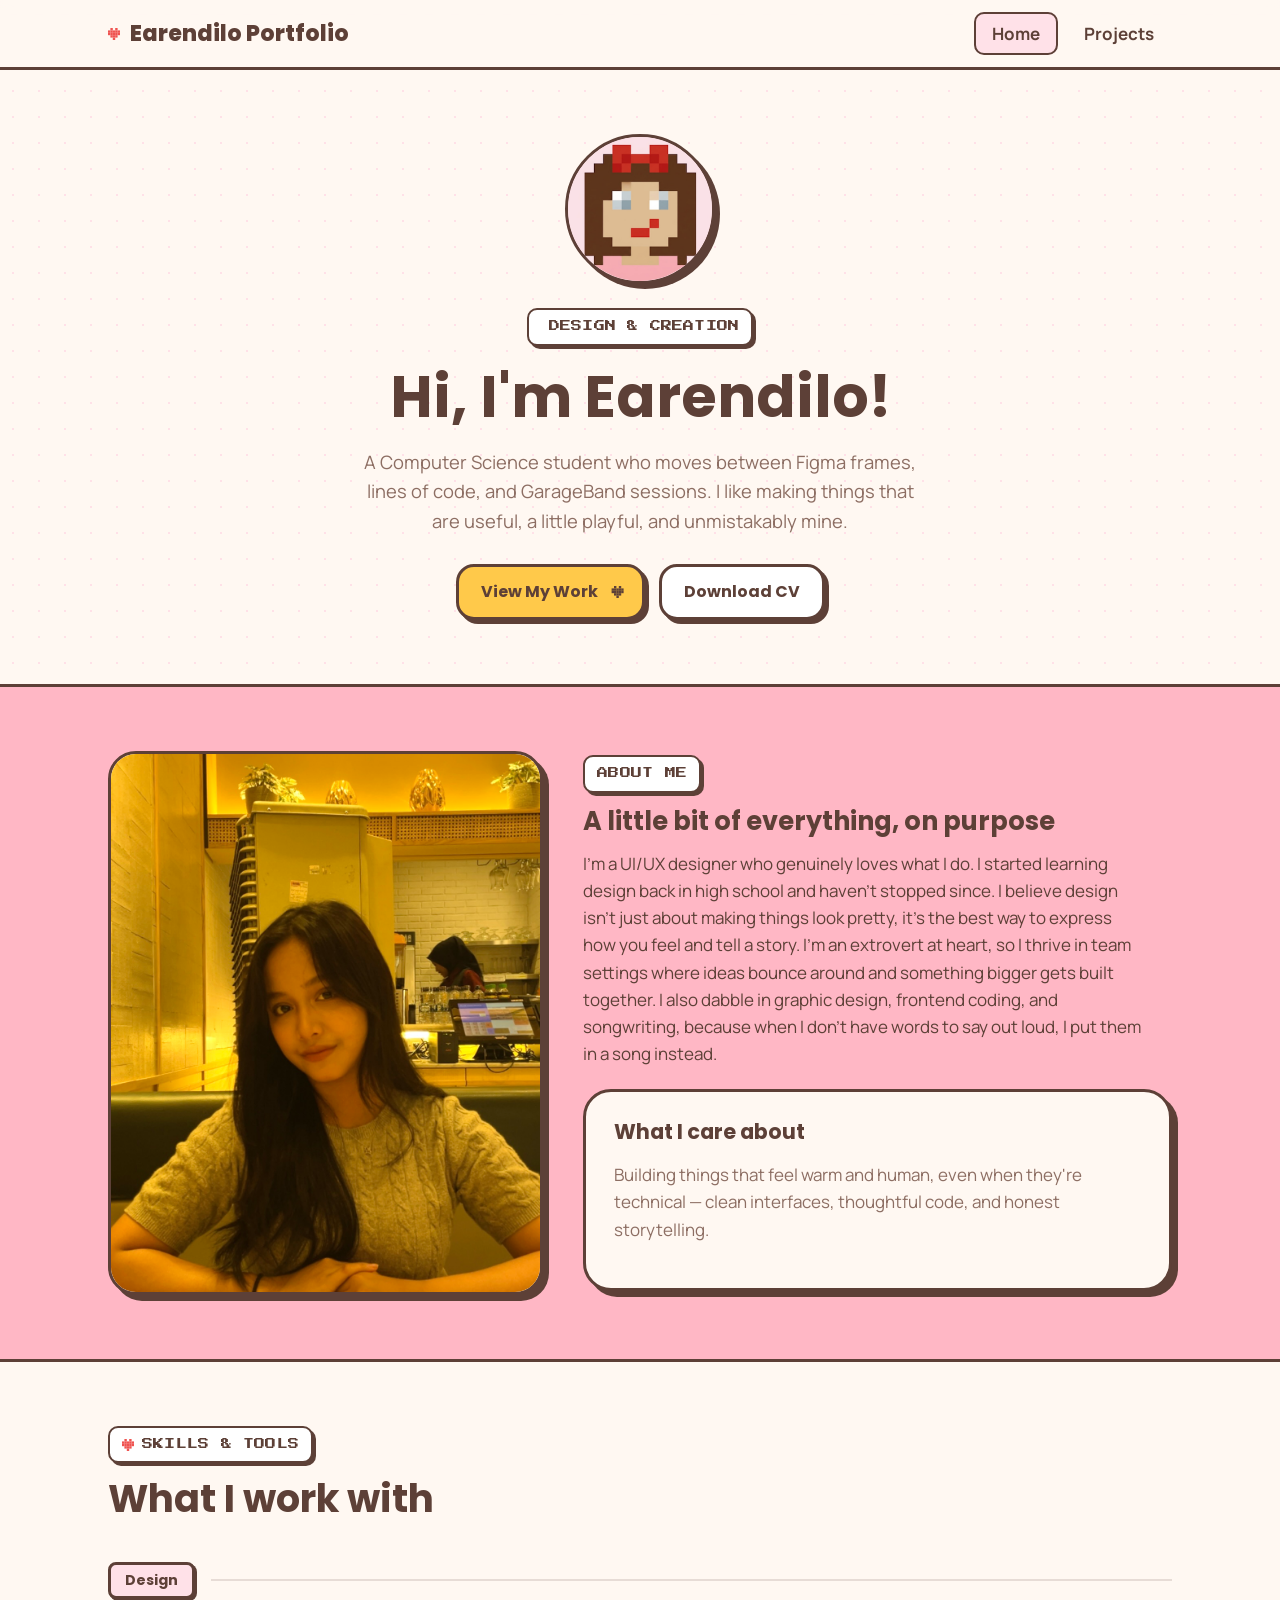
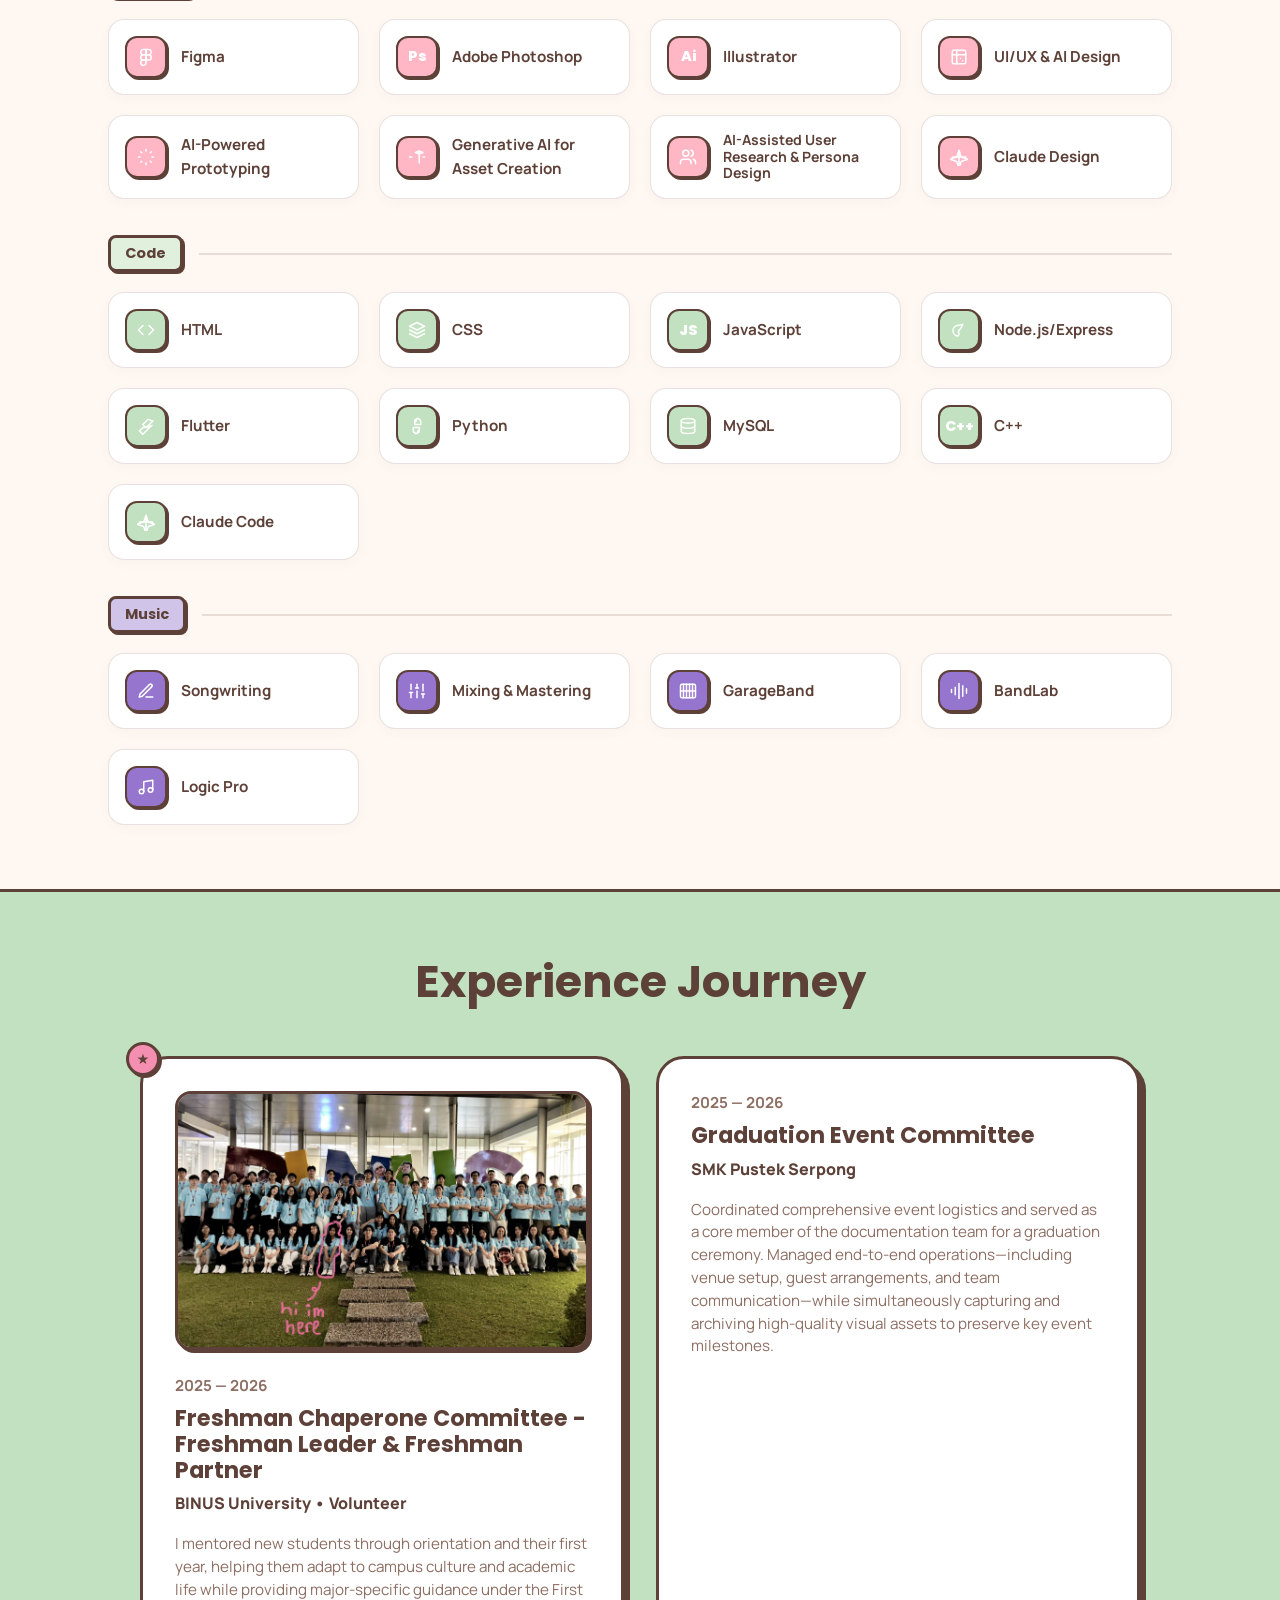
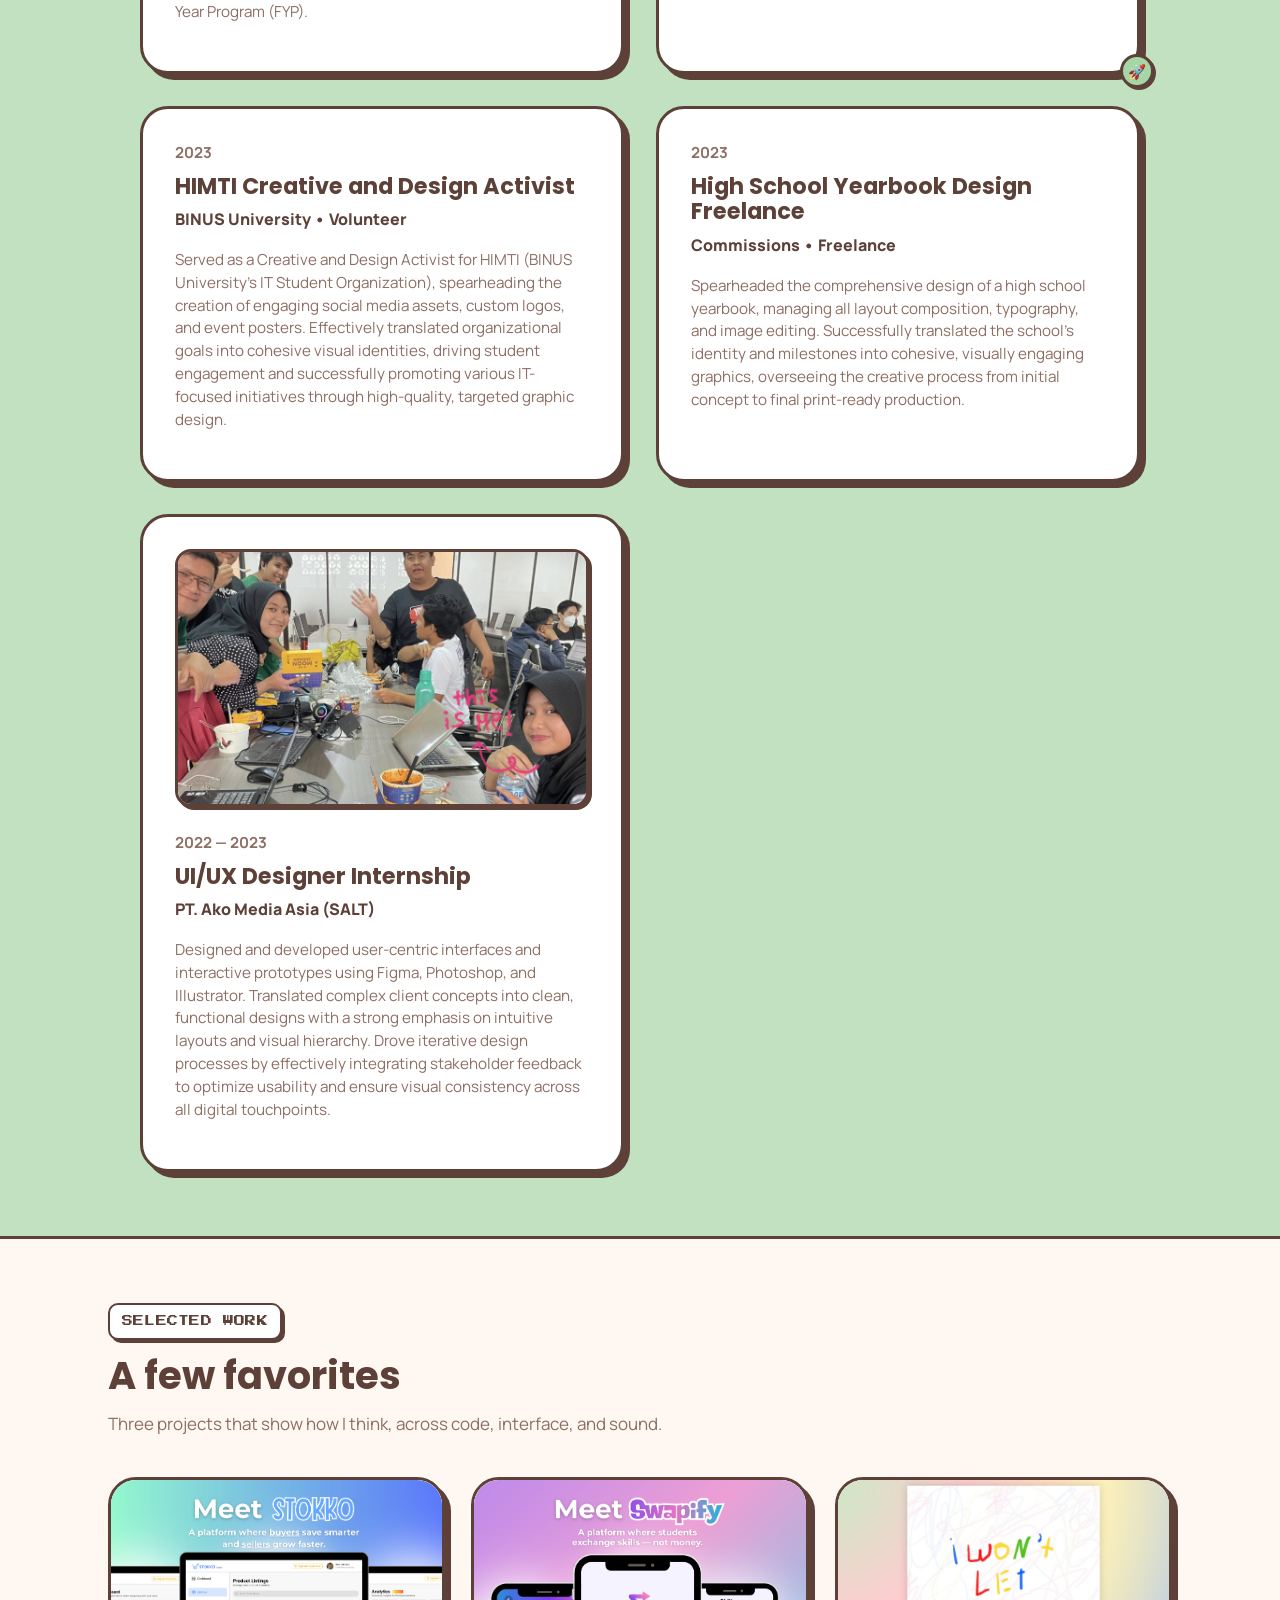
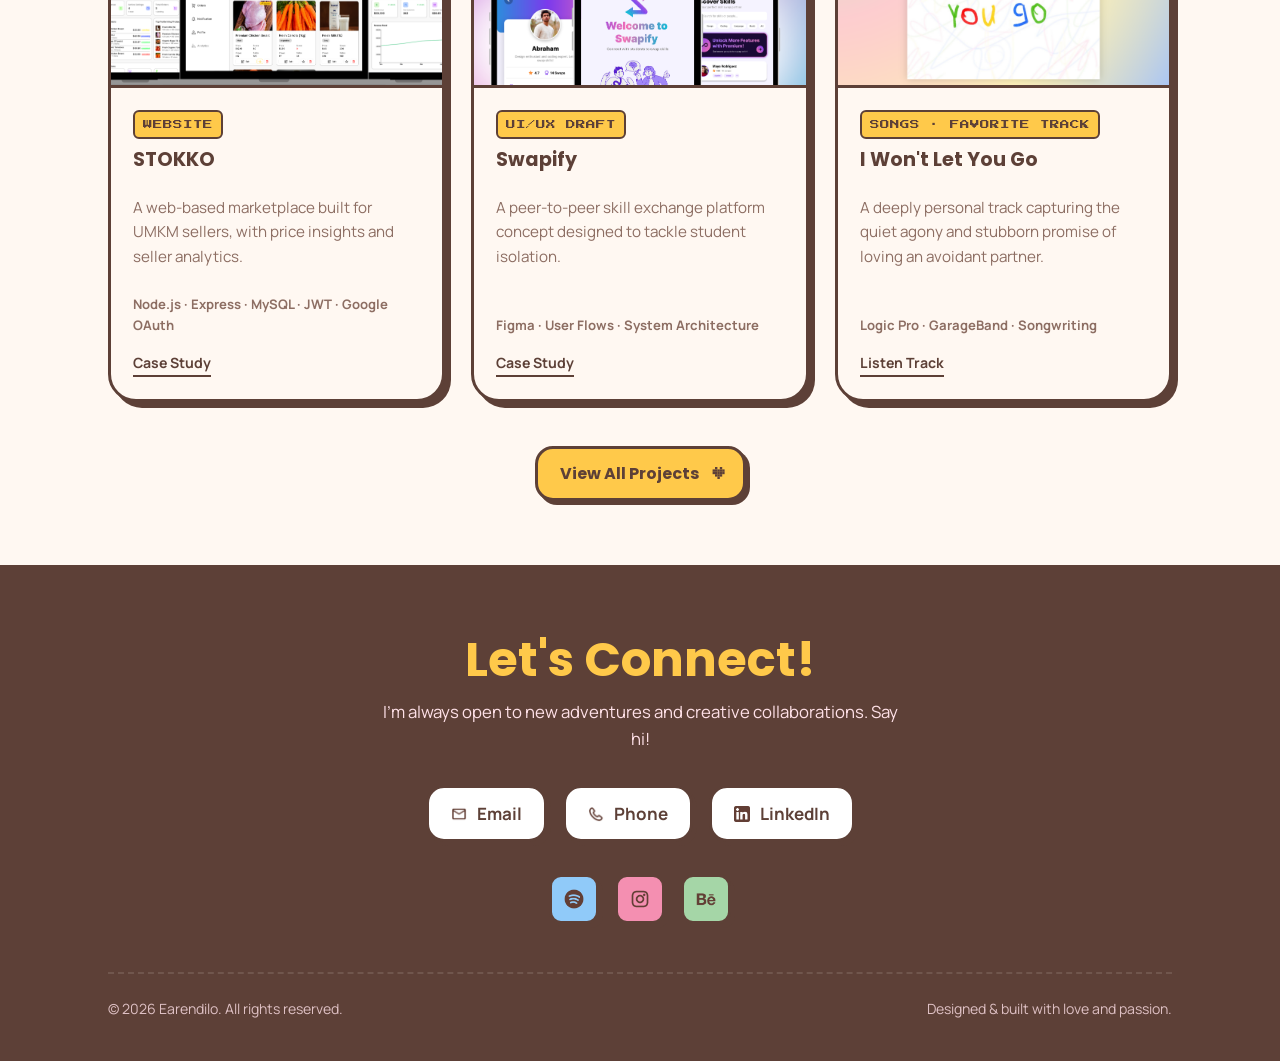
==== index.html @ 6040dc26 "Initial commit" ====
<!DOCTYPE html>
<html lang="en">
<head>
<meta charset="UTF-8">
<meta name="viewport" content="width=device-width, initial-scale=1.0">
<title>Earendilo Portfolio</title>
<link rel="stylesheet" href="style.css">
</head>
<body>
<script>document.body.classList.add('js');</script>

<nav class="nav">
  <div class="nav-inner">
    <a href="index.html" class="logo">
      <span class="pixel-heart small" aria-hidden="true"></span>
      Earendilo Portfolio 
    </a>
    <ul class="nav-links">
      <li><a href="index.html" class="active">Home</a></li>
      <li><a href="projects.html">Projects</a></li>
    </ul>
  </div>
</nav>

<main>
  <!-- HERO -->
  <section class="section hero container">
    <div class="hero-avatar reveal" style="--x:0px; --y:-30px; --r:0deg; --d:120ms;">
      <!-- Place your custom avatar image in assets/images/avatar.png -->
      <img src="assets/images/pixelMe.png" alt="Earendilo Avatar" class="avatar-img" onerror="this.src='https://api.dicebear.com/7.x/pixel-art/svg?seed=Earendilo'">
    </div>
    <div class="hero-copy">
      <span class="eyebrow reveal" style="--x:-44px; --y:-14px; --r:-7deg; --d:0ms;"><span aria-hidden="true"></span> DESIGN &amp; CREATION</span>
      <h1 id="heroTitle">Hi, I'm Earendilo!<br></h1> 
      <p class="lede reveal" style="--x:26px; --y:22px; --r:3deg; --d:640ms;">A Computer Science student who moves between Figma frames, lines of code, and GarageBand sessions. I like making things that are useful, a little playful, and unmistakably mine.</p>
      <div class="hero-cta reveal" style="--x:-18px; --y:30px; --r:-3deg; --d:760ms;">
        <a href="projects.html" class="btn">View My Work <span class="pixel-heart small brown" aria-hidden="true"></span></a>
        <a href="assets/CV_Earendilo.pdf" download class="btn ghost">Download CV</a>
      </div>
    </div>
  </section>

  <!-- ABOUT -->
  <section class="section tint-pink" id="about">
    <div class="container about-grid">
      <div class="about-portrait">
        <!-- You can replace the letter E with an image: <img src="assets/images/portrait.png" alt="Earendilo"> -->
        <img src="assets/images/potraits.jpeg" alt="Earendilo">
      </div>
      <div>
        <span class="eyebrow">ABOUT ME</span>
        <h2 style="margin-top:14px;">A little bit of everything, on purpose</h2>
        <p style="color:var(--brown); margin-top:14px; max-width:56ch;">I'm a UI/UX designer who genuinely loves what I do. 
          I started learning design back in high school and haven't stopped since. 
          I believe design isn't just about making things look pretty,  
          it's the best way to express how you feel and tell a story.
          I'm an extrovert at heart, so I thrive in team settings where 
          ideas bounce around and something bigger gets built together. 
          I also dabble in graphic design, frontend coding, and songwriting, 
          because when I don't have words to say out loud, I put them in a song instead.</p>

        <div class="about-card" style="margin-top:22px;">
          <h3>What I care about</h3>
          <p style="color:var(--brown-mute);">Building things that feel warm and human, even when they're technical — clean interfaces, thoughtful code, and honest storytelling.</p>
        </div>
      </div>
    </div>
  </section>

  <!-- SKILLS & TOOLS -->
  <section class="section" id="skills">
    <div class="container">
      <div class="section-header">
        <span class="eyebrow"><span class="pixel-heart small" aria-hidden="true"></span> SKILLS &amp; TOOLS</span>
        <h2 style="margin-top: 14px;">What I work with</h2>
      </div>

      <!-- Category: Design -->
      <div class="skills-category-group">
        <div class="skills-category-header">
          <span class="category-badge design-badge">Design</span>
          <div class="category-line"></div>
        </div>
        <div class="skills-category-grid">
          <!-- Figma -->
          <div class="skill-item-card">
            <div class="skill-icon-box pink-icon">
              <svg width="18" height="18" viewBox="0 0 24 24" fill="none" stroke="currentColor" stroke-width="2.5" stroke-linecap="round" stroke-linejoin="round"><path d="M5 5.5A3.5 3.5 0 0 1 8.5 2H12v7H8.5A3.5 3.5 0 0 1 5 5.5z"/><path d="M12 2h3.5a3.5 3.5 0 1 1 0 7H12V2z"/><path d="M5 12.5A3.5 3.5 0 0 1 8.5 9H12v7H8.5A3.5 3.5 0 0 1 5 12.5z"/><path d="M12 9h3.5a3.5 3.5 0 1 1-3.5 3.5V9z"/><path d="M5 19.5A3.5 3.5 0 0 1 8.5 16H12v3.5a3.5 3.5 0 0 1-3.5 3.5A3.5 3.5 0 0 1 5 19.5z"/></svg>
            </div>
            <span class="skill-label">Figma</span>
          </div>
          <!-- Adobe Photoshop -->
          <div class="skill-item-card">
            <div class="skill-icon-box pink-icon" style="font-size: 0.9rem;">Ps</div>
            <span class="skill-label">Adobe Photoshop</span>
          </div>
          <!-- Illustrator -->
          <div class="skill-item-card">
            <div class="skill-icon-box pink-icon" style="font-size: 0.9rem;">Ai</div>
            <span class="skill-label">Illustrator</span>
          </div>
          <!-- UI/UX & AI Design -->
          <div class="skill-item-card">
            <div class="skill-icon-box pink-icon">
              <svg width="18" height="18" viewBox="0 0 24 24" fill="none" stroke="currentColor" stroke-width="2.5" stroke-linecap="round" stroke-linejoin="round"><rect x="3" y="3" width="18" height="18" rx="2" ry="2"/><line x1="9" y1="3" x2="9" y2="21"/><line x1="3" y1="9" x2="21" y2="9"/><path d="M14 14h.01"/><path d="M17 17h.01"/></svg>
            </div>
            <span class="skill-label">UI/UX &amp; AI Design</span>
          </div>
          <!-- AI-Powered Prototyping -->
          <div class="skill-item-card">
            <div class="skill-icon-box pink-icon">
              <svg width="18" height="18" viewBox="0 0 24 24" fill="none" stroke="currentColor" stroke-width="2.5" stroke-linecap="round" stroke-linejoin="round"><path d="M12 2v2M12 20v2M4.93 4.93l1.41 1.41M17.66 17.66l1.41 1.41M2 12h2M20 12h2M6.34 17.66l-1.41 1.41M19.07 4.93l-1.41 1.41"/></svg>
            </div>
            <span class="skill-label">AI-Powered Prototyping</span>
          </div>
          <!-- Generative AI for Asset Creation -->
          <div class="skill-item-card">
            <div class="skill-icon-box pink-icon">
              <svg width="18" height="18" viewBox="0 0 24 24" fill="none" stroke="currentColor" stroke-width="2.5" stroke-linecap="round" stroke-linejoin="round"><path d="m15 4 5 2-5 2M15 4l-5 2 5 2M15 4v16M2 12h3M20 12h2"/></svg>
            </div>
            <span class="skill-label">Generative AI for Asset Creation</span>
          </div>
          <!-- AI-Assisted User Research & Persona Design -->
          <div class="skill-item-card">
            <div class="skill-icon-box pink-icon">
              <svg width="18" height="18" viewBox="0 0 24 24" fill="none" stroke="currentColor" stroke-width="2.5" stroke-linecap="round" stroke-linejoin="round"><path d="M16 21v-2a4 4 0 0 0-4-4H6a4 4 0 0 0-4 4v2"/><circle cx="9" cy="7" r="4"/><path d="M22 21v-2a4 4 0 0 0-3-3.87"/><path d="M16 3.13a4 4 0 0 1 0 7.75"/></svg>
            </div>
            <span class="skill-label" style="font-size: 0.88rem; line-height: 1.2;">AI-Assisted User Research &amp; Persona Design</span>
          </div>
          <!-- Claude Design -->
          <div class="skill-item-card">
            <div class="skill-icon-box pink-icon">
              <svg width="18" height="18" viewBox="0 0 24 24" fill="none" stroke="currentColor" stroke-width="2.5" stroke-linecap="round" stroke-linejoin="round"><path d="M12 3v18M3 12h18M12 3l3 9 9 3-9 3-3 9-3-9-9-3 9-3z"/></svg>
            </div>
            <span class="skill-label">Claude Design</span>
          </div>
        </div>
      </div>

      <!-- Category: Code -->
      <div class="skills-category-group">
        <div class="skills-category-header">
          <span class="category-badge code-badge">Code</span>
          <div class="category-line"></div>
        </div>
        <div class="skills-category-grid">
          <!-- HTML -->
          <div class="skill-item-card">
            <div class="skill-icon-box green-icon">
              <svg width="18" height="18" viewBox="0 0 24 24" fill="none" stroke="currentColor" stroke-width="2.5" stroke-linecap="round" stroke-linejoin="round"><polyline points="16 18 22 12 16 6"/><polyline points="8 6 2 12 8 18"/></svg>
            </div>
            <span class="skill-label">HTML</span>
          </div>
          <!-- CSS -->
          <div class="skill-item-card">
            <div class="skill-icon-box green-icon">
              <svg width="18" height="18" viewBox="0 0 24 24" fill="none" stroke="currentColor" stroke-width="2.5" stroke-linecap="round" stroke-linejoin="round"><path d="M12 2L2 7l10 5 10-5-10-5z"/><path d="M2 17l10 5 10-5"/><path d="M2 12l10 5 10-5"/></svg>
            </div>
            <span class="skill-label">CSS</span>
          </div>
          <!-- JavaScript -->
          <div class="skill-item-card">
            <div class="skill-icon-box green-icon" style="font-size: 0.9rem;">JS</div>
            <span class="skill-label">JavaScript</span>
          </div>
          <!-- Node.js/Express -->
          <div class="skill-item-card">
            <div class="skill-icon-box green-icon">
              <svg width="18" height="18" viewBox="0 0 24 24" fill="none" stroke="currentColor" stroke-width="2.5" stroke-linecap="round" stroke-linejoin="round"><path d="M11 20A7 7 0 0 1 9.8 6.1C15.5 5 17 4.48 17 4.48S16 8 11.2 13.8A7 7 0 0 1 11 20z"/></svg>
            </div>
            <span class="skill-label">Node.js/Express</span>
          </div>
          <!-- Flutter -->
          <div class="skill-item-card">
            <div class="skill-icon-box green-icon">
              <svg width="18" height="18" viewBox="0 0 24 24" fill="none" stroke="currentColor" stroke-width="2.5"><path d="M14.73 3L7.75 9.98 12.12 14.35 21.05 5.42z"/><path d="M7.74 14.36L3.37 18.73l4.37 4.37 11.09-11.09z"/></svg>
            </div>
            <span class="skill-label">Flutter</span>
          </div>
          <!-- Python -->
          <div class="skill-item-card">
            <div class="skill-icon-box green-icon">
              <svg width="18" height="18" viewBox="0 0 24 24" fill="none" stroke="currentColor" stroke-width="2.5" stroke-linecap="round" stroke-linejoin="round"><path d="M12 2c3 0 5 2 5 5v3H9V7c0-3 2-5 5-5z"/><path d="M12 22c-3 0-5-2-5-5v-3h8v3c0 3-2 5-5 5z"/><circle cx="10" cy="5" r="1"/><circle cx="14" cy="19" r="1"/></svg>
            </div>
            <span class="skill-label">Python</span>
          </div>
          <!-- MySQL -->
          <div class="skill-item-card">
            <div class="skill-icon-box green-icon">
              <svg width="18" height="18" viewBox="0 0 24 24" fill="none" stroke="currentColor" stroke-width="2.5" stroke-linecap="round" stroke-linejoin="round"><ellipse cx="12" cy="5" rx="9" ry="3"/><path d="M3 5v14c0 1.66 4 3 9 3s9-1.34 9-3V5"/><path d="M3 12c0 1.66 4 3 9 3s9-1.34 9-3"/></svg>
            </div>
            <span class="skill-label">MySQL</span>
          </div>
          <!-- C++ -->
          <div class="skill-item-card">
            <div class="skill-icon-box green-icon" style="font-size: 0.9rem;">C++</div>
            <span class="skill-label">C++</span>
          </div>
          <!-- Claude Code -->
          <div class="skill-item-card">
            <div class="skill-icon-box green-icon">
              <svg width="18" height="18" viewBox="0 0 24 24" fill="none" stroke="currentColor" stroke-width="2.5" stroke-linecap="round" stroke-linejoin="round"><path d="M12 3v18M3 12h18M12 3l3 9 9 3-9 3-3 9-3-9-9-3 9-3z"/></svg>
            </div>
            <span class="skill-label">Claude Code</span>
          </div>
        </div>
      </div>

      <!-- Category: Music -->
      <div class="skills-category-group">
        <div class="skills-category-header">
          <span class="category-badge music-badge">Music</span>
          <div class="category-line"></div>
        </div>
        <div class="skills-category-grid">
          <!-- Songwriting -->
          <div class="skill-item-card">
            <div class="skill-icon-box purple-icon">
              <svg width="18" height="18" viewBox="0 0 24 24" fill="none" stroke="currentColor" stroke-width="2.5" stroke-linecap="round" stroke-linejoin="round"><path d="M12 20h9"/><path d="M16.5 3.5a2.12 2.12 0 0 1 3 3L7 19l-4 1 1-4Z"/></svg>
            </div>
            <span class="skill-label">Songwriting</span>
          </div>
          <!-- Mixing & Mastering -->
          <div class="skill-item-card">
            <div class="skill-icon-box purple-icon">
              <svg width="18" height="18" viewBox="0 0 24 24" fill="none" stroke="currentColor" stroke-width="2.5" stroke-linecap="round" stroke-linejoin="round"><line x1="4" y1="21" x2="4" y2="14"/><line x1="4" y1="10" x2="4" y2="3"/><line x1="12" y1="21" x2="12" y2="12"/><line x1="12" y1="8" x2="12" y2="3"/><line x1="20" y1="21" x2="20" y2="16"/><line x1="20" y1="12" x2="20" y2="3"/><line x1="2" y1="14" x2="6" y2="14"/><line x1="10" y1="8" x2="14" y2="8"/><line x1="18" y1="16" x2="22" y2="16"/></svg>
            </div>
            <span class="skill-label">Mixing &amp; Mastering</span>
          </div>
          <!-- GarageBand -->
          <div class="skill-item-card">
            <div class="skill-icon-box purple-icon">
              <svg width="18" height="18" viewBox="0 0 24 24" fill="none" stroke="currentColor" stroke-width="2.5" stroke-linecap="round" stroke-linejoin="round"><rect x="2" y="3" width="20" height="18" rx="2"/><line x1="6" y1="3" x2="6" y2="21"/><line x1="10" y1="3" x2="10" y2="21"/><line x1="14" y1="3" x2="14" y2="21"/><line x1="18" y1="3" x2="18" y2="21"/><line x1="2" y1="12" x2="22" y2="12"/></svg>
            </div>
            <span class="skill-label">GarageBand</span>
          </div>
          <!-- BandLab -->
          <div class="skill-item-card">
            <div class="skill-icon-box purple-icon">
              <svg width="18" height="18" viewBox="0 0 24 24" fill="none" stroke="currentColor" stroke-width="2.5" stroke-linecap="round" stroke-linejoin="round"><path d="M12 2v20M17 5v14M22 9v6M7 7v10M2 10v4"/></svg>
            </div>
            <span class="skill-label">BandLab</span>
          </div>
          <!-- Logic Pro -->
          <div class="skill-item-card">
            <div class="skill-icon-box purple-icon">
              <svg width="18" height="18" viewBox="0 0 24 24" fill="none" stroke="currentColor" stroke-width="2.5" stroke-linecap="round" stroke-linejoin="round"><path d="M9 18V5l12-2v13"/><circle cx="6" cy="18" r="3"/><circle cx="18" cy="16" r="3"/></svg>
            </div>
            <span class="skill-label">Logic Pro</span>
          </div>
        </div>
      </div>
    </div>
  </section>

  <!-- EXPERIENCE -->
  <section class="section tint-green" id="experience">
    <div class="container">
      <h2 class="experience-title">Experience Journey</h2>
      <div class="experience-grid">
        <!-- Card 1 (Newest: 2025 — 2026) -->
        <div class="experience-card">
          <span class="experience-badge badge-top-left badge-pink">★</span>
          <div class="experience-thumb">
            <img src="assets/images/exp_freshman.png" alt="Freshman Chaperone Committee" onerror="this.parentElement.style.display='none';">
          </div>
          <span class="experience-date">2025 — 2026</span>
          <h3>Freshman Chaperone Committee - Freshman Leader &amp; Freshman Partner</h3>
          <span class="experience-company">BINUS University • Volunteer</span>
          <p>I mentored new students through orientation and their first year, helping them adapt to campus culture and academic life while providing major-specific guidance under the First Year Program (FYP).</p>
        </div>

        <!-- Card 2 (2025 — 2026) -->
        <div class="experience-card">
          <span class="experience-badge badge-bottom-right badge-green">🚀</span>
          <div class="experience-thumb">
            <img src="assets/images/exp_graduation.png" alt="Graduation Event Committee" onerror="this.parentElement.style.display='none';">
          </div>
          <span class="experience-date">2025 — 2026</span>
          <h3>Graduation Event Committee</h3>
          <span class="experience-company">SMK Pustek Serpong</span>
          <p>Coordinated comprehensive event logistics and served as a core member of the documentation team for a graduation ceremony. Managed end-to-end operations—including venue setup, guest arrangements, and team communication—while simultaneously capturing and archiving high-quality visual assets to preserve key event milestones.</p>
        </div>

        <!-- Card 3 (2023) -->
        <div class="experience-card">
          <div class="experience-thumb">
            <img src="assets/images/exp_himti.png" alt="HIMTI Creative and Design Activist" onerror="this.parentElement.style.display='none';">
          </div>
          <span class="experience-date">2023</span>
          <h3>HIMTI Creative and Design Activist</h3>
          <span class="experience-company">BINUS University • Volunteer</span>
          <p>Served as a Creative and Design Activist for HIMTI (BINUS University's IT Student Organization), spearheading the creation of engaging social media assets, custom logos, and event posters. Effectively translated organizational goals into cohesive visual identities, driving student engagement and successfully promoting various IT-focused initiatives through high-quality, targeted graphic design.</p>
        </div>

        <!-- Card 4 (2023) -->
        <div class="experience-card">
          <div class="experience-thumb">
            <img src="assets/images/exp_yearbook.png" alt="High School Yearbook Design" onerror="this.parentElement.style.display='none';">
          </div>
          <span class="experience-date">2023</span>
          <h3>High School Yearbook Design Freelance</h3>
          <span class="experience-company">Commissions • Freelance</span>
          <p>Spearheaded the comprehensive design of a high school yearbook, managing all layout composition, typography, and image editing. Successfully translated the school's identity and milestones into cohesive, visually engaging graphics, overseeing the creative process from initial concept to final print-ready production.</p>
        </div>

        <!-- Card 5 (2022 — 2023) -->
        <div class="experience-card">
          <div class="experience-thumb">
            <img src="assets/images/exp_salt.png" alt="UI/UX Designer Internship" onerror="this.parentElement.style.display='none';">
          </div>
          <span class="experience-date">2022 — 2023</span>
          <h3>UI/UX Designer Internship</h3>
          <span class="experience-company">PT. Ako Media Asia (SALT)</span>
          <p>Designed and developed user-centric interfaces and interactive prototypes using Figma, Photoshop, and Illustrator. Translated complex client concepts into clean, functional designs with a strong emphasis on intuitive layouts and visual hierarchy. Drove iterative design processes by effectively integrating stakeholder feedback to optimize usability and ensure visual consistency across all digital touchpoints.</p>
        </div>
      </div>
    </div>
  </section>

  <!-- PROJECTS OVERVIEW -->
  <section class="section" id="work">
    <div class="container">
      <div class="section-header">
        <span class="eyebrow">SELECTED WORK</span>
        <h2>A few favorites</h2>
        <p>Three projects that show how I think, across code, interface, and sound.</p>
      </div>
      <div class="project-grid">
        <div class="project-card">
          <div class="project-thumb">
            <img src="assets/images/stokko.png" alt="STOKKO" onerror="this.style.display='none';">
            STOKKO
          </div>
          <div class="project-body">
            <span class="project-tag">WEBSITE</span>
            <h3>STOKKO</h3>
            <p>A web-based marketplace built for UMKM sellers, with price insights and seller analytics.</p>
            <div class="project-tools">Node.js · Express · MySQL · JWT · Google OAuth</div>
            <div class="project-links"><a href="projects.html">Case Study</a></div>
          </div>
        </div>
        <div class="project-card">
          <div class="project-thumb g">
            <img src="assets/images/swapify.png" alt="Swapify" onerror="this.style.display='none';">
            Swapify
          </div>
          <div class="project-body">
            <span class="project-tag">UI/UX DRAFT</span>
            <h3>Swapify</h3>
            <p>A peer-to-peer skill exchange platform concept designed to tackle student isolation.</p>
            <div class="project-tools">Figma · User Flows · System Architecture</div>
            <div class="project-links"><a href="projects.html">Case Study</a></div>
          </div>
        </div>
        <div class="project-card">
          <div class="project-thumb">
            <img src="assets/images/iwlyg.png" alt="I Won't Let You Go" onerror="this.style.display='none';">
            IWLYG
          </div>
          <div class="project-body">
            <span class="project-tag">SONGS · FAVORITE TRACK</span>
            <h3>I Won't Let You Go</h3>
            <p>A deeply personal track capturing the quiet agony and stubborn promise of loving an avoidant partner.</p>
            <div class="project-tools">Logic Pro · GarageBand · Songwriting</div>
            <div class="project-links"><a href="projects.html">Listen Track</a></div>
          </div>
        </div>
      </div>
      <div class="projects-cta">
        <a href="projects.html" class="btn">View All Projects <span class="pixel-heart small brown" aria-hidden="true"></span></a>
      </div>
    </div>
  </section>

   <!-- REDESIGNED FOOTER -->
  <footer class="footer" id="contact">
    <div class="container">
      <h2>Let's Connect!</h2>
      <p>I'm always open to new adventures and creative collaborations. Say hi!</p>
      
      <div class="footer-pills">
        <a class="footer-pill" href="mailto:earendilo.hardiyan@binus.ac.id">
          <img src="assets/images/email.png" alt="Email" width="16" height="16">
          Email
        </a>
        <a class="footer-pill" href="tel:+6281288467698">
          <img src="assets/images/phone.png" alt="Phone" width="16" height="16">
          Phone
        </a>
        <a class="footer-pill" href="https://linkedin.com/in/earendilohardiyan/" target="_blank" rel="noopener">
          <img src="assets/images/linkedin.png" alt="LinkedIn" width="16" height="16">
          LinkedIn
        </a>
      </div>

      <div class="footer-squares">
        <a class="footer-square blue" href="https://open.spotify.com/artist/2UfcVm0ywszIjELdLXjzBc?si=ScSi7GQ7Rb-5ZwWjm5N5Hw" target="_blank" rel="noopener" aria-label="LinkedIn Share">
          <img src="assets/images/spotify.png" alt="Share" width="20" height="20">
        </a>
        <a class="footer-square pink" href="https://www.instagram.com/earndilo/" target="_blank" rel="noopener" aria-label="Instagram">
          <img src="assets/images/instagram.png" alt="Instagram" width="20" height="20">
        </a>
        <a class="footer-square green" href="https://www.behance.net/dilosblog" target="_blank" rel="noopener" aria-label="Behance / Creative Portfolio">
          <img src="assets/images/behance.png" alt="Behance" width="20" height="20">
        </a>
      </div>

      <div class="footer-bottom">
        <span>© 2026 Earendilo. All rights reserved.</span>
        <span>Designed &amp; built with love and passion.</span>
      </div>
    </div>
  </footer>
</main>

<!-- PROJECT MODAL OVERLAY -->
<div id="projectModal" class="modal-overlay hidden" aria-hidden="true" role="dialog" aria-modal="true">
  <div class="modal-backdrop"></div>
  <div class="modal-container">
    <button class="modal-close-btn" id="modalCloseBtn" aria-label="Close Modal">&times;</button>
    <div class="modal-banner">
      <img id="modalImg" src="" alt="Project Preview">
    </div>
    <div class="modal-content-body">
      <span id="modalTag" class="project-tag"></span>
      <h2 id="modalTitle" class="modal-title"></h2>
      <div id="modalTools" class="project-tools"></div>
      <div id="modalBody" class="modal-description"></div>
      <div id="modalLinks" class="project-links"></div>
    </div>
  </div>
</div>

<script src="script.js"></script>
</body>
</html>
---- style.css ----
/* =============================================================
   Earendilo's Portfolio — "Soft Pixel Modernism" design system
   ============================================================= */

@import url('https://fonts.googleapis.com/css2?family=Manrope:wght@400;500;600;700;800&family=Poppins:wght@500;600;700;800&family=Press+Start+2P&display=swap');

:root{
  /* --- palette --- */
  --cream:        #FFF8F2;   /* page background */
  --pink:         #FFB7C5;   /* primary block */
  --pink-soft:    #FFE1E8;   /* lighter pink for cards on pink blocks */
  --green:        #C1E1C1;   /* secondary block */
  --green-soft:   #E1F0DD;
  --brown:        #5D4037;   /* text / borders / primary accent */
  --brown-mute:   #8D6E63;   /* secondary text */
  --mustard:      #FFC94A;   /* signature pop accent — pixel star */
  --white:        #FFFFFF;

  /* --- type --- */
  --font-display: 'Poppins', system-ui, sans-serif;
  --font-body:    'Manrope', system-ui, sans-serif;
  --font-pixel:   'Press Start 2P', monospace;

  /* --- shape --- */
  --radius-lg: 28px;
  --radius-md: 18px;
  --radius-sm: 10px;
  --border: 3px solid var(--brown);
}

*, *::before, *::after{ box-sizing: border-box; }

@media (prefers-reduced-motion: reduce){
  *{ animation-duration: 0.01ms !important; animation-iteration-count: 1 !important; transition-duration: 0.01ms !important; scroll-behavior: auto !important; }
}

html{ scroll-behavior: smooth; }

body{
  margin: 0;
  background: var(--cream);
  color: var(--brown);
  font-family: var(--font-body);
  font-size: 17px;
  line-height: 1.6;
  background-image:
    radial-gradient(var(--pink-soft) 1.5px, transparent 1.5px);
  background-size: 26px 26px;
  background-attachment: fixed;
}

h1, h2, h3, .display{
  font-family: var(--font-display);
  font-weight: 700;
  color: var(--brown);
  line-height: 1.15;
  margin: 0;
}

a{ color: var(--brown); }

img{ max-width: 100%; display: block; }

:focus-visible{
  outline: 3px dashed var(--brown);
  outline-offset: 3px;
}

.container{
  max-width: 1120px;
  margin: 0 auto;
  padding: 0 28px;
}

/* ---------- pixel heart signature element ---------- */
.pixel-heart{
  width: 20px;
  height: 20px;
  flex-shrink: 0;
  position: relative;
  display: inline-block;
  vertical-align: middle;
}
.pixel-heart::before{
  content: "";
  position: absolute;
  width: 4px; height: 4px;
  background: transparent;
  box-shadow:
    4px 0 0 0 #EF5350, 12px 0 0 0 #EF5350,
    0px 4px 0 0 #EF5350, 4px 4px 0 0 #EF5350, 8px 4px 0 0 #EF5350, 12px 4px 0 0 #EF5350, 16px 4px 0 0 #EF5350,
    0px 8px 0 0 #EF5350, 4px 8px 0 0 #EF5350, 8px 8px 0 0 #EF5350, 12px 8px 0 0 #EF5350, 16px 8px 0 0 #EF5350,
    4px 12px 0 0 #EF5350, 8px 12px 0 0 #EF5350, 12px 12px 0 0 #EF5350,
    8px 16px 0 0 #EF5350;
}
.pixel-heart.small{ width: 12px; height: 12px; transform: scale(0.6); transform-origin: top left; }
.pixel-heart.brown::before{
  box-shadow:
    4px 0 0 0 var(--brown), 12px 0 0 0 var(--brown),
    0px 4px 0 0 var(--brown), 4px 4px 0 0 var(--brown), 8px 4px 0 0 var(--brown), 12px 4px 0 0 var(--brown), 16px 4px 0 0 var(--brown),
    0px 8px 0 0 var(--brown), 4px 8px 0 0 var(--brown), 8px 8px 0 0 var(--brown), 12px 8px 0 0 var(--brown), 16px 8px 0 0 var(--brown),
    4px 12px 0 0 var(--brown), 8px 12px 0 0 var(--brown), 12px 12px 0 0 var(--brown),
    8px 16px 0 0 var(--brown);
}

/* subtle pixel-grid pattern used as section texture */
.pixel-grid-bg{
  background-image:
    linear-gradient(var(--brown) 1px, transparent 1px),
    linear-gradient(90deg, var(--brown) 1px, transparent 1px);
  background-size: 24px 24px;
  background-position: -1px -1px;
  opacity: 0.05;
  position: absolute;
  inset: 0;
  pointer-events: none;
}

/* ---------- eyebrow / pixel label ---------- */
.eyebrow{
  font-family: var(--font-pixel);
  font-size: 11px;
  letter-spacing: 0.02em;
  color: var(--brown);
  background: var(--white);
  border: 2px solid var(--brown);
  border-radius: var(--radius-sm);
  display: inline-flex;
  align-items: center;
  gap: 8px;
  padding: 8px 12px;
  box-shadow: 3px 3px 0 var(--brown);
}

/* ---------- nav ---------- */
.nav{
  position: sticky;
  top: 0;
  z-index: 50;
  background: rgba(255, 248, 242, 0.88);
  backdrop-filter: blur(6px);
  border-bottom: var(--border);
}
.nav-inner{
  display: flex;
  align-items: center;
  justify-content: space-between;
  padding: 16px 28px;
  max-width: 1120px;
  margin: 0 auto;
}
.logo{
  font-family: var(--font-display);
  font-weight: 800;
  font-size: 22px;
  display: flex;
  align-items: center;
  gap: 10px;
  text-decoration: none;
}
.nav-links{
  display: flex;
  gap: 8px;
  list-style: none;
  margin: 0;
  padding: 0;
}
.nav-links a{
  text-decoration: none;
  font-weight: 700;
  padding: 8px 16px;
  border-radius: var(--radius-sm);
  border: 2px solid transparent;
  transition: border-color .15s ease, background .15s ease;
}
.nav-links a:hover, .nav-links a.active{
  border-color: var(--brown);
  background: var(--pink-soft);
}

/* ---------- buttons ---------- */
.btn{
  font-family: var(--font-display);
  font-weight: 700;
  font-size: 16px;
  color: var(--brown);
  background: var(--mustard);
  border: var(--border);
  border-radius: var(--radius-md);
  padding: 12px 22px;
  display: inline-flex;
  align-items: center;
  gap: 10px;
  text-decoration: none;
  cursor: pointer;
  box-shadow: 4px 4px 0 var(--brown);
  transition: transform .12s ease, box-shadow .12s ease;
}
.btn:hover{ transform: translate(-2px, -2px); box-shadow: 6px 6px 0 var(--brown); }
.btn:active{ transform: translate(0,0); box-shadow: 2px 2px 0 var(--brown); }
.btn.ghost{ background: var(--white); }

/* ---------- landing intro: mess-to-arranged ---------- */
.reveal, .reveal-word{
  transition:
    opacity .55s cubic-bezier(.2,.8,.2,1),
    transform .65s cubic-bezier(.2,.8,.2,1),
    filter .5s ease;
  transition-delay: var(--d, 0ms);
}
/* only hide/scatter once we know JS can bring it back — no-JS visitors see the final layout immediately */
body.js .reveal, body.js .reveal-word{
  opacity: 0;
  transform: translate(var(--x, 0px), var(--y, 0px)) rotate(var(--r, 0deg)) scale(var(--s, 0.94));
  filter: blur(4px);
}
body.js.intro-ready .reveal,
body.js.intro-ready .reveal-word{
  opacity: 1;
  transform: translate(0, 0) rotate(0deg) scale(1);
  filter: blur(0);
}

.reveal-word{ display: inline-block; will-change: transform, opacity, filter; }

@keyframes pixelGlitch{
  0%   { text-shadow: 3px 0 var(--mustard), -3px 0 var(--green); }
  25%  { text-shadow: -2px 1px var(--green), 2px -1px var(--mustard); }
  50%  { text-shadow: 2px -2px var(--mustard), -2px 2px var(--green); }
  75%  { text-shadow: -1px 0 var(--green), 1px 0 var(--mustard); }
  100% { text-shadow: none; }
}
body.js.intro-ready .hero h1{
  animation: pixelGlitch .45s steps(3, end) 1;
  animation-delay: 680ms;
}

/* ---------- hero (Centered Single Column Layout) ---------- */
.hero{
  padding: 72px 0 56px;
  display: flex;
  flex-direction: column;
  align-items: center;
  text-align: center;
  max-width: 800px;
  margin: 0 auto;
}
.hero-avatar {
  margin-bottom: 24px;
}
.avatar-img {
  width: 150px;
  height: 150px;
  border-radius: 50%;
  border: var(--border);
  box-shadow: 5px 5px 0 var(--brown);
  background: var(--pink-soft);
  object-fit: cover;
  transition: transform 0.2s ease;
}
.avatar-img:hover {
  transform: scale(1.05) rotate(3deg);
}
.hero-copy {
  display: flex;
  flex-direction: column;
  align-items: center;
  text-align: center;
  width: 100%;
}
.hero h1{ font-size: clamp(2.4rem, 5vw, 3.6rem); margin: 18px 0; }
.hero p.lede{ font-size: 1.15rem; color: var(--brown-mute); max-width: 52ch; margin: 0 auto 28px; }
.hero-cta{ display: flex; gap: 14px; flex-wrap: wrap; justify-content: center; }

/* ---------- generic section ---------- */
.section{ padding: 64px 0; position: relative; }
.section-header{ max-width: 62ch; margin-bottom: 40px; }
.section-header h2{ font-size: clamp(1.8rem, 3.4vw, 2.4rem); margin-top: 14px; }
.section-header p{ color: var(--brown-mute); margin-top: 12px; }

.section.tint-pink{ background: var(--pink); border-top: var(--border); border-bottom: var(--border); }
.section.tint-green{ background: var(--green); border-top: var(--border); border-bottom: var(--border); }

/* ---------- about ---------- */
.about-grid{
  display: grid;
  grid-template-columns: 0.85fr 1.15fr;
  gap: 40px;
  align-items: center;
}
.about-card{
  background: var(--cream);
  border: var(--border);
  border-radius: var(--radius-lg);
  padding: 28px;
  box-shadow: 6px 6px 0 var(--brown);
}
.about-card h3{ font-size: 1.3rem; margin-bottom: 10px; }
.about-portrait{
  background: var(--cream);
  border: var(--border);
  border-radius: var(--radius-lg);
  aspect-ratio: 4/5;
  display: flex;
  align-items: center;
  justify-content: center;
  box-shadow: 6px 6px 0 var(--brown);
  font-family: var(--font-display);
  font-size: 3rem;
  font-weight: 800;
  overflow: hidden;
}
.about-portrait img {
  width: 100%;
  height: 100%;
  object-fit: cover;
  display: block;
}

/* ---------- skills ---------- */
.skills-grid{
  display: grid;
  grid-template-columns: repeat(auto-fill, minmax(150px, 1fr));
  gap: 18px;
}
.skill-chip{
  background: var(--cream);
  border: var(--border);
  border-radius: var(--radius-md);
  padding: 18px 16px;
  display: flex;
  flex-direction: column;
  gap: 10px;
  box-shadow: 4px 4px 0 var(--brown);
}
.skill-chip .pixel-icon{
  width: 28px; height: 28px;
  background: var(--mustard);
  border: 2px solid var(--brown);
  border-radius: 4px;
  image-rendering: pixelated;
}
.skill-chip span{ font-weight: 700; font-size: 0.95rem; }

/* ---------- experience journey card layout ---------- */
.experience-title {
  text-align: center;
  font-size: clamp(2rem, 4vw, 2.8rem);
  margin-bottom: 48px;
  font-family: var(--font-display);
}
.experience-grid {
  display: grid;
  grid-template-columns: 1fr 1fr;
  gap: 32px;
  max-width: 1000px;
  margin: 0 auto;
}
.experience-card {
  background: var(--white);
  border: var(--border);
  border-radius: var(--radius-lg);
  padding: 32px;
  box-shadow: 6px 6px 0 var(--brown);
  position: relative;
  display: flex;
  flex-direction: column;
  gap: 8px;
}
.experience-card:nth-child(3) {
  grid-column: 1; /* Aligned in the first column, matching the screenshot layout */
}
.experience-date {
  color: var(--brown-mute);
  font-weight: 700;
  font-size: 0.95rem;
}
.experience-card h3 {
  font-size: 1.4rem;
  margin: 0;
}
.experience-company {
  font-weight: 800;
  font-size: 1rem;
  color: var(--brown);
}
.experience-card p {
  color: var(--brown-mute);
  font-size: 0.95rem;
  margin-top: 8px;
  line-height: 1.5;
}

/* Badges */
.experience-badge {
  position: absolute;
  width: 34px;
  height: 34px;
  border: var(--border);
  border-radius: 50%;
  display: flex;
  align-items: center;
  justify-content: center;
  font-size: 0.9rem;
  font-weight: 800;
  box-shadow: 2px 2px 0 var(--brown);
}
.badge-top-left {
  top: -17px;
  left: -17px;
}
.badge-bottom-right {
  bottom: -17px;
  right: -17px;
}
.badge-pink {
  background: #F48FB1;
  color: var(--brown);
}
.badge-green {
  background: #A5D6A7;
  color: var(--brown);
}

/* ---------- project cards ---------- */
.project-grid{
  display: grid;
  grid-template-columns: repeat(3, 1fr);
  gap: 26px;
}
.project-card{
  background: var(--cream);
  border: var(--border);
  border-radius: var(--radius-lg);
  overflow: hidden;
  box-shadow: 6px 6px 0 var(--brown);
  display: flex;
  flex-direction: column;
  transition: transform .15s ease, box-shadow .15s ease;
}
.project-card:hover{ transform: translate(-3px,-3px); box-shadow: 9px 9px 0 var(--brown); }
.project-thumb{
  position: relative;
  aspect-ratio: 16/10;
  background: var(--pink-soft);
  border-bottom: var(--border);
  display: flex;
  align-items: center;
  justify-content: center;
  font-family: var(--font-display);
  font-weight: 800;
  font-size: 1.6rem;
  color: var(--brown);
  overflow: hidden;
}
.project-thumb.g{ background: var(--green-soft); }
.project-thumb img {
  position: absolute;
  top: 0;
  left: 0;
  width: 100%;
  height: 100%;
  object-fit: cover;
  display: block;
  z-index: 1;
  background: inherit;
}
.project-body{ padding: 22px; display: flex; flex-direction: column; gap: 10px; flex: 1; }
.project-tag{
  font-family: var(--font-pixel);
  font-size: 9.5px;
  color: var(--brown);
  background: var(--mustard);
  border: 2px solid var(--brown);
  border-radius: 6px;
  padding: 5px 8px;
  width: fit-content;
}
.project-body h3{ font-size: 1.2rem; }
.project-body p{ color: var(--brown-mute); font-size: 0.95rem; flex: 1; }
.project-tools{ font-size: 0.82rem; color: var(--brown-mute); font-weight: 700; }
.project-links{ display: flex; gap: 12px; margin-top: 6px; flex-wrap: wrap; }
.project-links a{
  font-weight: 700;
  font-size: 0.88rem;
  text-decoration: none;
  border-bottom: 2px solid var(--brown);
}

.projects-cta{ text-align: center; margin-top: 44px; }

/* ---------- footer / contact (Dark Brown Design) ---------- */
.footer{
  background: var(--brown);
  color: var(--cream);
  padding: 64px 0 40px;
  border-top: var(--border);
  text-align: center;
}
.footer h2{ color: var(--mustard); font-size: clamp(2.2rem, 4.5vw, 3rem); margin-bottom: 12px; }
.footer p{ color: var(--pink-soft); margin: 0 auto 32px; max-width: 52ch; font-size: 1.05rem; }

.footer-pills{
  display: flex;
  gap: 16px;
  justify-content: center;
  flex-wrap: wrap;
  margin-bottom: 32px;
}
.footer-pill{
  display: inline-flex;
  align-items: center;
  gap: 10px;
  background: var(--white);
  color: var(--brown);
  border: var(--border);
  border-radius: var(--radius-md);
  padding: 12px 22px;
  text-decoration: none;
  font-weight: 700;
  box-shadow: 4px 4px 0 var(--brown);
  transition: transform .12s ease, box-shadow .12s ease;
}
.footer-pill:hover{ transform: translate(-2px,-2px); box-shadow: 6px 6px 0 var(--brown); }
.footer-pill:active{ transform: translate(0,0); box-shadow: 2px 2px 0 var(--brown); }
.footer-pill img {
  width: 16px;
  height: 16px;
  object-fit: contain;
}
.footer-square img {
  width: 20px;
  height: 20px;
  object-fit: contain;
}

.footer-squares{
  display: flex;
  gap: 16px;
  justify-content: center;
  margin-bottom: 48px;
}
.footer-square{
  width: 50px;
  height: 50px;
  display: flex;
  align-items: center;
  justify-content: center;
  border: var(--border);
  border-radius: 12px;
  color: var(--brown);
  box-shadow: 4px 4px 0 var(--brown);
  transition: transform .12s ease, box-shadow .12s ease;
}
.footer-square:hover{ transform: translate(-2px,-2px); box-shadow: 6px 6px 0 var(--brown); }
.footer-square:active{ transform: translate(0,0); box-shadow: 2px 2px 0 var(--brown); }

.footer-square.blue { background: #90CAF9; }
.footer-square.pink { background: #F48FB1; }
.footer-square.green { background: #A5D6A7; }

.footer-bottom{
  margin-top: 24px;
  padding-top: 24px;
  border-top: 2px dashed rgba(255, 248, 242, 0.15);
  font-size: 0.88rem;
  color: var(--pink-soft);
  opacity: 0.8;
  display: flex;
  justify-content: space-between;
  flex-wrap: wrap;
  gap: 10px;
}

/* ---------- projects page: filters ---------- */
.page-header{ padding: 56px 0 20px; }
.page-header h1{ font-size: clamp(2.2rem, 4.6vw, 3.2rem); margin-top: 14px; }
.page-header p{ color: var(--brown-mute); max-width: 56ch; margin-top: 10px; }

.filter-bar{
  display: flex;
  gap: 12px;
  flex-wrap: wrap;
  margin: 32px 0 8px;
}
.filter-btn{
  font-family: var(--font-pixel);
  font-size: 11px;
  color: var(--brown);
  background: var(--cream);
  border: 2px solid var(--brown);
  border-radius: var(--radius-sm);
  padding: 12px 16px;
  cursor: pointer;
  box-shadow: 3px 3px 0 var(--brown);
  transition: background .12s ease, transform .12s ease;
}
.filter-btn:hover{ transform: translate(-1px,-1px); }
.filter-btn.active{ background: var(--mustard); }

.full-project-grid{
  display: grid;
  grid-template-columns: repeat(2, 1fr);
  gap: 28px;
  margin-top: 36px;
}
.full-project-grid .project-card{ display: grid; grid-template-columns: 1fr; }
.project-card.hidden{ display: none; }

/* ---------- responsive ---------- */
@media (max-width: 860px){
  .hero{ grid-template-columns: 1fr; }
  .hero-art{ order: -1; max-width: 340px; margin: 0 auto; }
  .about-grid{ grid-template-columns: 1fr; }
  .about-portrait{ max-width: 280px; margin: 0 auto; }
  .project-grid{ grid-template-columns: 1fr; }
  .full-project-grid{ grid-template-columns: 1fr; }
  .nav-links{ gap: 2px; }
  .nav-links a{ padding: 8px 10px; font-size: 0.9rem; }
}

@media (max-width: 520px){
  .nav-inner{ flex-direction: column; gap: 12px; }
  .footer-bottom{ flex-direction: column; }
}

/* ---------- projects page: centered header ---------- */
.centered-header {
  text-align: center;
}
.centered-header .header-desc {
  margin: 10px auto 0;
  max-width: 52ch;
}
.centered-header .filter-bar {
  justify-content: center;
}

/* ---------- project page: button redesign ---------- */
.project-btn {
  font-family: var(--font-display);
  font-weight: 700;
  font-size: 0.88rem;
  padding: 8px 16px;
  border: var(--border);
  border-radius: 12px;
  display: inline-flex;
  align-items: center;
  gap: 8px;
  text-decoration: none;
  cursor: pointer;
  box-shadow: 3px 3px 0 var(--brown);
  transition: transform .12s ease, box-shadow .12s ease;
}
.project-btn:hover {
  transform: translate(-2px, -2px);
  box-shadow: 5px 5px 0 var(--brown);
}
.project-btn:active {
  transform: translate(0, 0);
  box-shadow: 1px 1px 0 var(--brown);
}
.project-btn.primary {
  background: var(--brown);
  color: var(--white);
}
.project-btn.secondary {
  background: var(--white);
  color: var(--brown);
}

/* ---------- custom audio player & songs styling ---------- */
.song-card {
  display: flex;
  flex-direction: row;
  grid-column: span 2; /* span across full-width grid on larger screens */
  background: var(--cream);
  min-height: 280px;
}
.song-player-wrapper {
  flex: 1.2;
  padding: 24px;
  display: flex;
  flex-direction: column;
  gap: 20px;
  border-right: var(--border);
}
.song-lyrics-wrapper {
  flex: 0.8;
  padding: 24px;
  background: var(--white);
  display: flex;
  flex-direction: column;
  min-width: 250px;
  max-height: 380px;
}
.song-lyrics-wrapper h4 {
  font-family: var(--font-display);
  font-size: 1.1rem;
  margin-bottom: 12px;
  border-bottom: 2px solid var(--brown);
  padding-bottom: 6px;
}
.lyrics-scroll {
  overflow-y: auto;
  flex: 1;
  font-size: 0.9rem;
  color: var(--brown-mute);
  line-height: 1.5;
  white-space: pre-line;
  padding-right: 8px;
  scrollbar-width: thin;
  scrollbar-color: var(--brown-mute) transparent;
}
.lyrics-scroll::-webkit-scrollbar {
  width: 6px;
}
.lyrics-scroll::-webkit-scrollbar-track {
  background: transparent;
}
.lyrics-scroll::-webkit-scrollbar-thumb {
  background-color: var(--brown-mute);
  border-radius: 3px;
}

/* cassette tape graphics */
.cassette-tape {
  height: 110px;
  width: 180px;
  border: var(--border);
  border-radius: 12px;
  display: flex;
  flex-direction: column;
  justify-content: space-between;
  padding: 8px;
  position: relative;
  box-shadow: 4px 4px 0 var(--brown);
  user-select: none;
}
.cassette-tape.pink-tape { background: var(--pink-soft); }
.cassette-tape.blue-tape { background: var(--green-soft); }

.cassette-label {
  background: var(--white);
  border: 2px solid var(--brown);
  border-radius: 4px;
  padding: 2px 6px;
  font-size: 0.65rem;
  font-family: var(--font-pixel);
  display: flex;
  justify-content: space-between;
  align-items: center;
}
.tape-title-label {
  font-size: 0.6rem;
  overflow: hidden;
  text-overflow: ellipsis;
  white-space: nowrap;
  max-width: 100px;
}
.cassette-window {
  background: var(--brown);
  height: 38px;
  border-radius: 6px;
  display: flex;
  align-items: center;
  justify-content: center;
}
.reel-container {
  display: flex;
  gap: 36px;
}
.reel {
  width: 24px;
  height: 24px;
  border-radius: 50%;
  background: var(--white);
  display: flex;
  align-items: center;
  justify-content: center;
}
.reel-spokes {
  width: 22px;
  height: 22px;
  transform-origin: center;
}
.song-card.playing .reel-spokes {
  animation: spin 3s linear infinite;
}
/* animation for wheels */
@keyframes spin {
  from { transform: rotate(0deg); }
  to { transform: rotate(360deg); }
}

.cassette-bottom {
  display: flex;
  justify-content: space-between;
  font-size: 0.55rem;
  font-family: var(--font-pixel);
  color: var(--brown);
}

.song-body-inner {
  display: flex;
  flex-direction: column;
  gap: 8px;
  flex: 1;
}

/* Custom Audio Player Layout */
.audio-player {
  display: flex;
  align-items: center;
  gap: 12px;
  background: var(--white);
  border: 2px solid var(--brown);
  border-radius: 8px;
  padding: 8px 12px;
  margin-top: auto;
  box-shadow: 2px 2px 0 var(--brown);
}
.audio-ctrl-btn {
  background: var(--mustard);
  border: 2px solid var(--brown);
  border-radius: 6px;
  width: 28px;
  height: 28px;
  display: flex;
  align-items: center;
  justify-content: center;
  cursor: pointer;
  padding: 0;
  box-shadow: 1px 1px 0 var(--brown);
  transition: transform 0.1s ease, box-shadow 0.1s ease;
}
.audio-ctrl-btn:hover {
  transform: translate(-1px, -1px);
  box-shadow: 2px 2px 0 var(--brown);
}
.audio-ctrl-btn:active {
  transform: translate(0, 0);
  box-shadow: 0px 0px 0 var(--brown);
}
.audio-ctrl-btn svg {
  color: var(--brown);
  display: block;
}
.audio-progress-container {
  flex: 1;
  background: var(--cream);
  border: 2px solid var(--brown);
  height: 10px;
  border-radius: 4px;
  cursor: pointer;
  position: relative;
  overflow: hidden;
}
.audio-progress-bar {
  background: var(--pink);
  height: 100%;
  width: 0%;
  pointer-events: none;
}
.audio-time {
  font-family: var(--font-pixel);
  font-size: 0.6rem;
  color: var(--brown);
  white-space: nowrap;
}

/* Responsive updates for song card */
@media (max-width: 680px) {
  .song-card {
    flex-direction: column;
    grid-column: span 1;
  }
  .song-player-wrapper {
    border-right: none;
    border-bottom: var(--border);
  }
  .song-lyrics-wrapper {
    max-height: 250px;
  }
}

/* Streaming links row in song cards */
.song-links {
  display: flex;
  gap: 12px;
  margin-top: 14px;
  flex-wrap: wrap;
}
.song-links .project-btn {
  font-size: 0.8rem;
  padding: 6px 12px;
  border-radius: 8px;
  gap: 6px;
}

/* Responsive experience grid stack */
@media (max-width: 768px) {
  .experience-grid {
    grid-template-columns: 1fr;
    gap: 24px;
  }
  .experience-card:nth-child(3) {
    grid-column: span 1;
  }
}

/* ---------- new skills & tools layout ---------- */
.skills-category-group {
  margin-top: 36px;
}
.skills-category-header {
  display: flex;
  align-items: center;
  gap: 16px;
  margin-bottom: 20px;
}
.category-badge {
  font-family: var(--font-display);
  font-weight: 700;
  font-size: 0.9rem;
  color: var(--brown);
  border: var(--border);
  border-radius: 8px;
  padding: 4px 14px;
  box-shadow: 2px 2px 0 var(--brown);
  background: var(--white);
}
.category-badge.design-badge { background: var(--pink-soft); }
.category-badge.code-badge { background: var(--green-soft); }
.category-badge.music-badge { background: #D1C4E9; /* lavender soft */ }

.category-line {
  flex: 1;
  height: 2px;
  background: rgba(93, 64, 55, 0.15);
}

.skills-category-grid {
  display: grid;
  grid-template-columns: repeat(auto-fill, minmax(220px, 1fr));
  gap: 20px;
}
.skill-item-card {
  background: var(--white);
  border: 1px solid rgba(93, 64, 55, 0.15); /* subtle border as seen in image1 */
  border-radius: 16px;
  padding: 16px;
  display: flex;
  align-items: center;
  gap: 14px;
  box-shadow: 0 4px 12px rgba(93, 64, 55, 0.03);
  transition: transform 0.2s ease, box-shadow 0.2s ease;
}
.skill-item-card:hover {
  transform: translateY(-2px);
  box-shadow: 0 6px 16px rgba(93, 64, 55, 0.08);
}
.skill-icon-box {
  width: 42px;
  height: 42px;
  border: 2px solid var(--brown);
  border-radius: 12px;
  display: flex;
  align-items: center;
  justify-content: center;
  font-family: var(--font-display);
  font-weight: 800;
  font-size: 0.95rem;
  box-shadow: 2px 2px 0 var(--brown);
  color: var(--white);
  flex-shrink: 0;
}
.skill-icon-box.pink-icon {
  background: var(--pink);
}
.skill-icon-box.green-icon {
  background: var(--green);
}
.skill-icon-box.purple-icon {
  background: #9575CD; /* medium purple */
}
.skill-icon-box svg {
  stroke-width: 2;
  display: block;
}
.skill-label {
  font-family: var(--font-body);
  font-weight: 700;
  font-size: 0.95rem;
  color: var(--brown);
}

/* ---------- experience card image containers ---------- */
.experience-thumb {
  width: 100%;
  aspect-ratio: 16/10;
  border-radius: 16px;
  border: var(--border);
  overflow: hidden;
  margin-bottom: 16px;
  background: var(--pink-soft);
  position: relative;
  box-shadow: 3px 3px 0 var(--brown);
}
.experience-thumb img {
  width: 100%;
  height: 100%;
  object-fit: cover;
  display: block;
}

/* ---------- structured case study details in modal ---------- */
.project-card .project-details {
  display: none; /* Hide detailed case study on grid cards to keep main page cards short & clean */
}
.modal-description .project-details {
  display: flex; /* Display detailed case study inside Modal Overlay */
  flex-direction: column;
  gap: 12px;
  margin-top: 14px;
  font-size: 0.95rem;
  line-height: 1.65;
  color: var(--brown-mute);
}
.project-details h4 {
  font-family: var(--font-display);
  font-size: 0.98rem;
  font-weight: 700;
  color: var(--brown);
  margin-top: 8px;
  margin-bottom: 2px;
}
.project-details ul {
  padding-left: 18px;
  margin: 4px 0;
  display: flex;
  flex-direction: column;
  gap: 6px;
}
.project-details li {
  line-height: 1.5;
}

/* ---------- disabled streaming button style ---------- */
.project-btn.disabled {
  opacity: 0.65;
  cursor: not-allowed;
  background: #E0E0E0;
  color: var(--brown-mute);
  box-shadow: none;
}
.project-btn.disabled:hover {
  transform: none;
  box-shadow: none;
}

/* ---------- modal overlay ---------- */
.modal-overlay {
  position: fixed;
  inset: 0;
  z-index: 9999;
  display: flex;
  align-items: center;
  justify-content: center;
  padding: 20px;
  opacity: 0;
  pointer-events: none;
  transition: opacity 0.25s cubic-bezier(0.2, 0.8, 0.2, 1);
}
.modal-overlay.active {
  opacity: 1;
  pointer-events: auto;
}
.modal-overlay.hidden {
  display: none;
}
.modal-backdrop {
  position: absolute;
  inset: 0;
  background: rgba(40, 25, 20, 0.65);
  backdrop-filter: blur(8px);
  -webkit-backdrop-filter: blur(8px);
}
.modal-container {
  position: relative;
  width: 100%;
  max-width: 780px;
  max-height: 88vh;
  background: var(--white);
  border: var(--border);
  border-radius: 24px;
  box-shadow: 10px 10px 0 var(--brown);
  display: flex;
  flex-direction: column;
  overflow: hidden;
  z-index: 10;
  transform: scale(0.92) translateY(20px);
  transition: transform 0.3s cubic-bezier(0.175, 0.885, 0.32, 1.275);
}
.modal-overlay.active .modal-container {
  transform: scale(1) translateY(0);
}
.modal-close-btn {
  position: absolute;
  top: 16px;
  right: 16px;
  z-index: 20;
  width: 36px;
  height: 36px;
  border-radius: 50%;
  border: var(--border);
  background: var(--cream);
  color: var(--brown);
  font-size: 1.4rem;
  font-weight: 800;
  line-height: 1;
  display: flex;
  align-items: center;
  justify-content: center;
  cursor: pointer;
  box-shadow: 2px 2px 0 var(--brown);
  transition: transform 0.15s ease, background 0.15s ease;
}
.modal-close-btn:hover {
  transform: scale(1.1) rotate(90deg);
  background: var(--mustard);
}
.modal-banner {
  width: 100%;
  height: 280px;
  background: var(--pink-soft);
  border-bottom: var(--border);
  position: relative;
  overflow: hidden;
  flex-shrink: 0;
}
.modal-banner img {
  width: 100%;
  height: 100%;
  object-fit: cover;
  display: block;
}
.modal-content-body {
  padding: 28px 32px 36px;
  overflow-y: auto;
  display: flex;
  flex-direction: column;
  gap: 14px;
  scrollbar-width: thin;
  scrollbar-color: var(--brown-mute) transparent;
}
.modal-title {
  font-family: var(--font-display);
  font-size: clamp(1.6rem, 3vw, 2.2rem);
  color: var(--brown);
  margin: 4px 0 0;
}
.modal-description {
  color: var(--brown-mute);
  font-size: 0.98rem;
  line-height: 1.65;
}
.modal-description p {
  margin-bottom: 12px;
}

/* Make project cards show cursor pointer on hover */
.project-card:not(.song-card) {
  cursor: pointer;
}
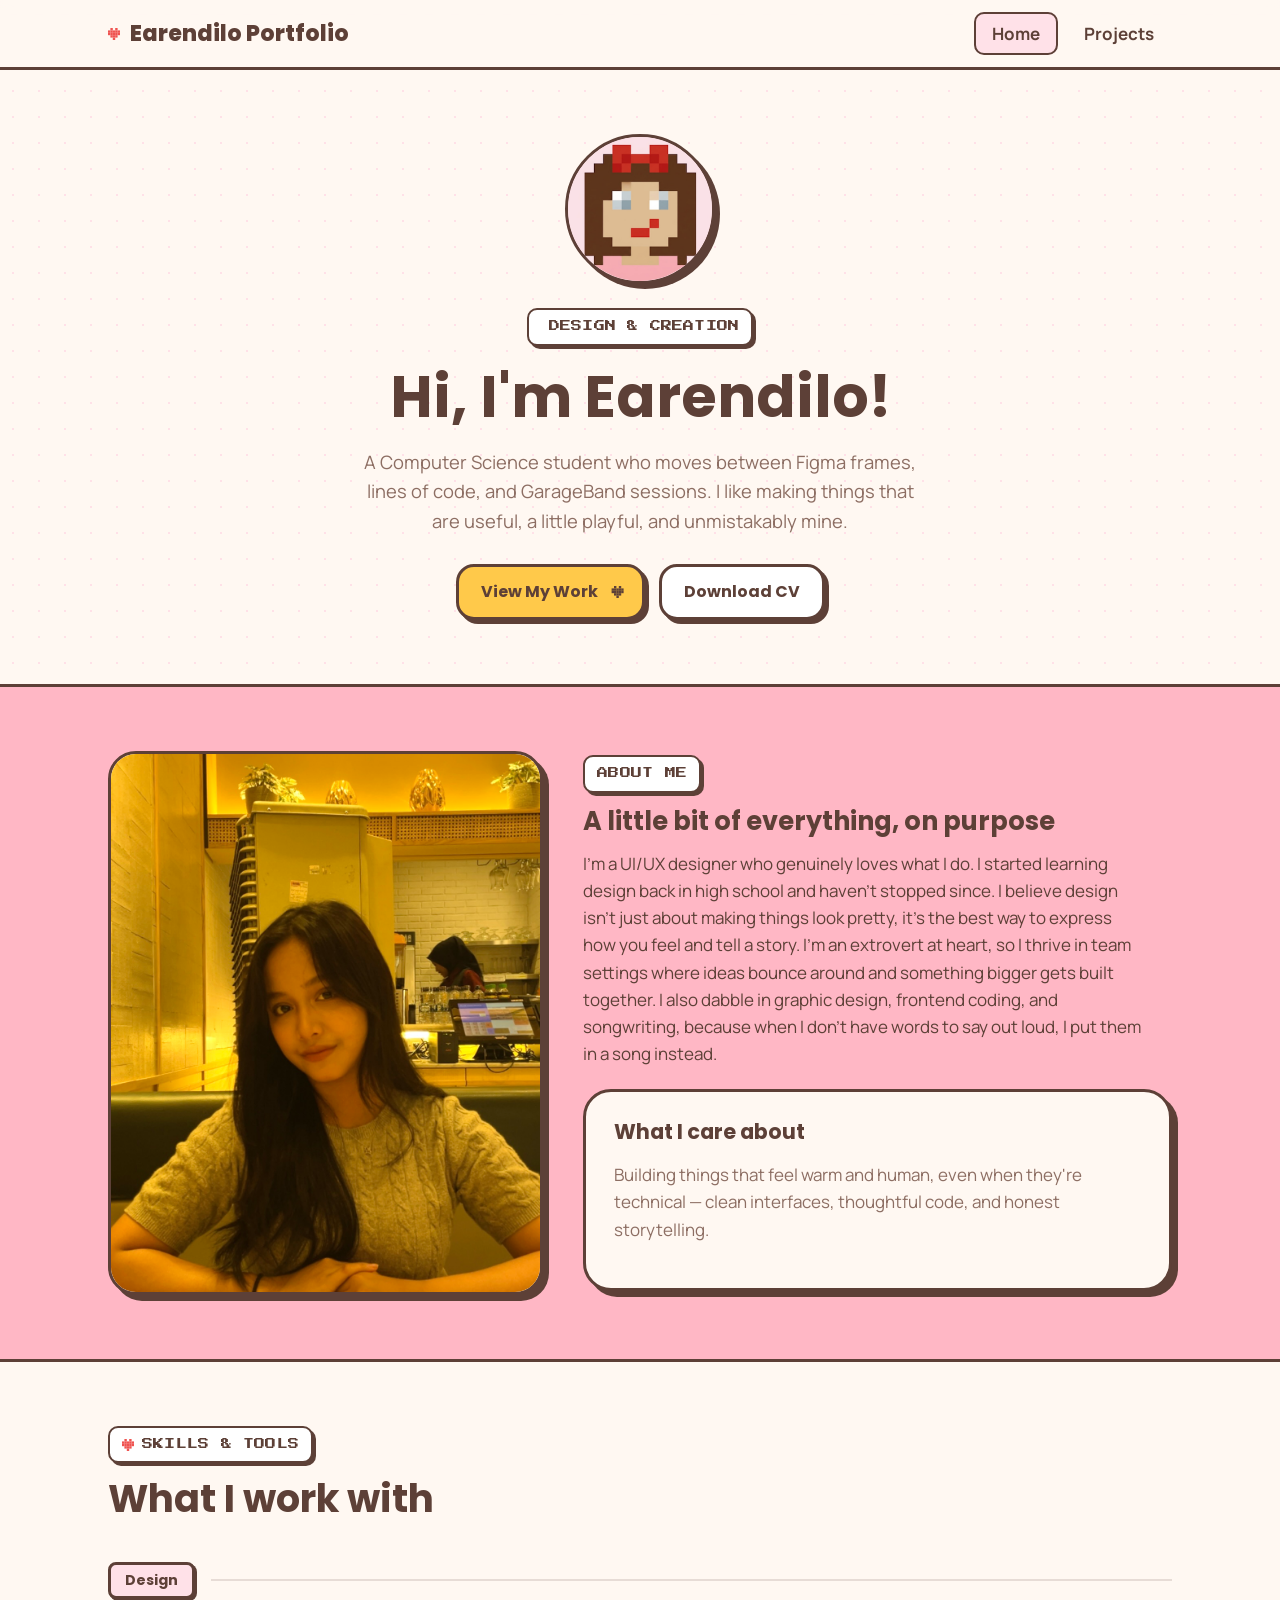
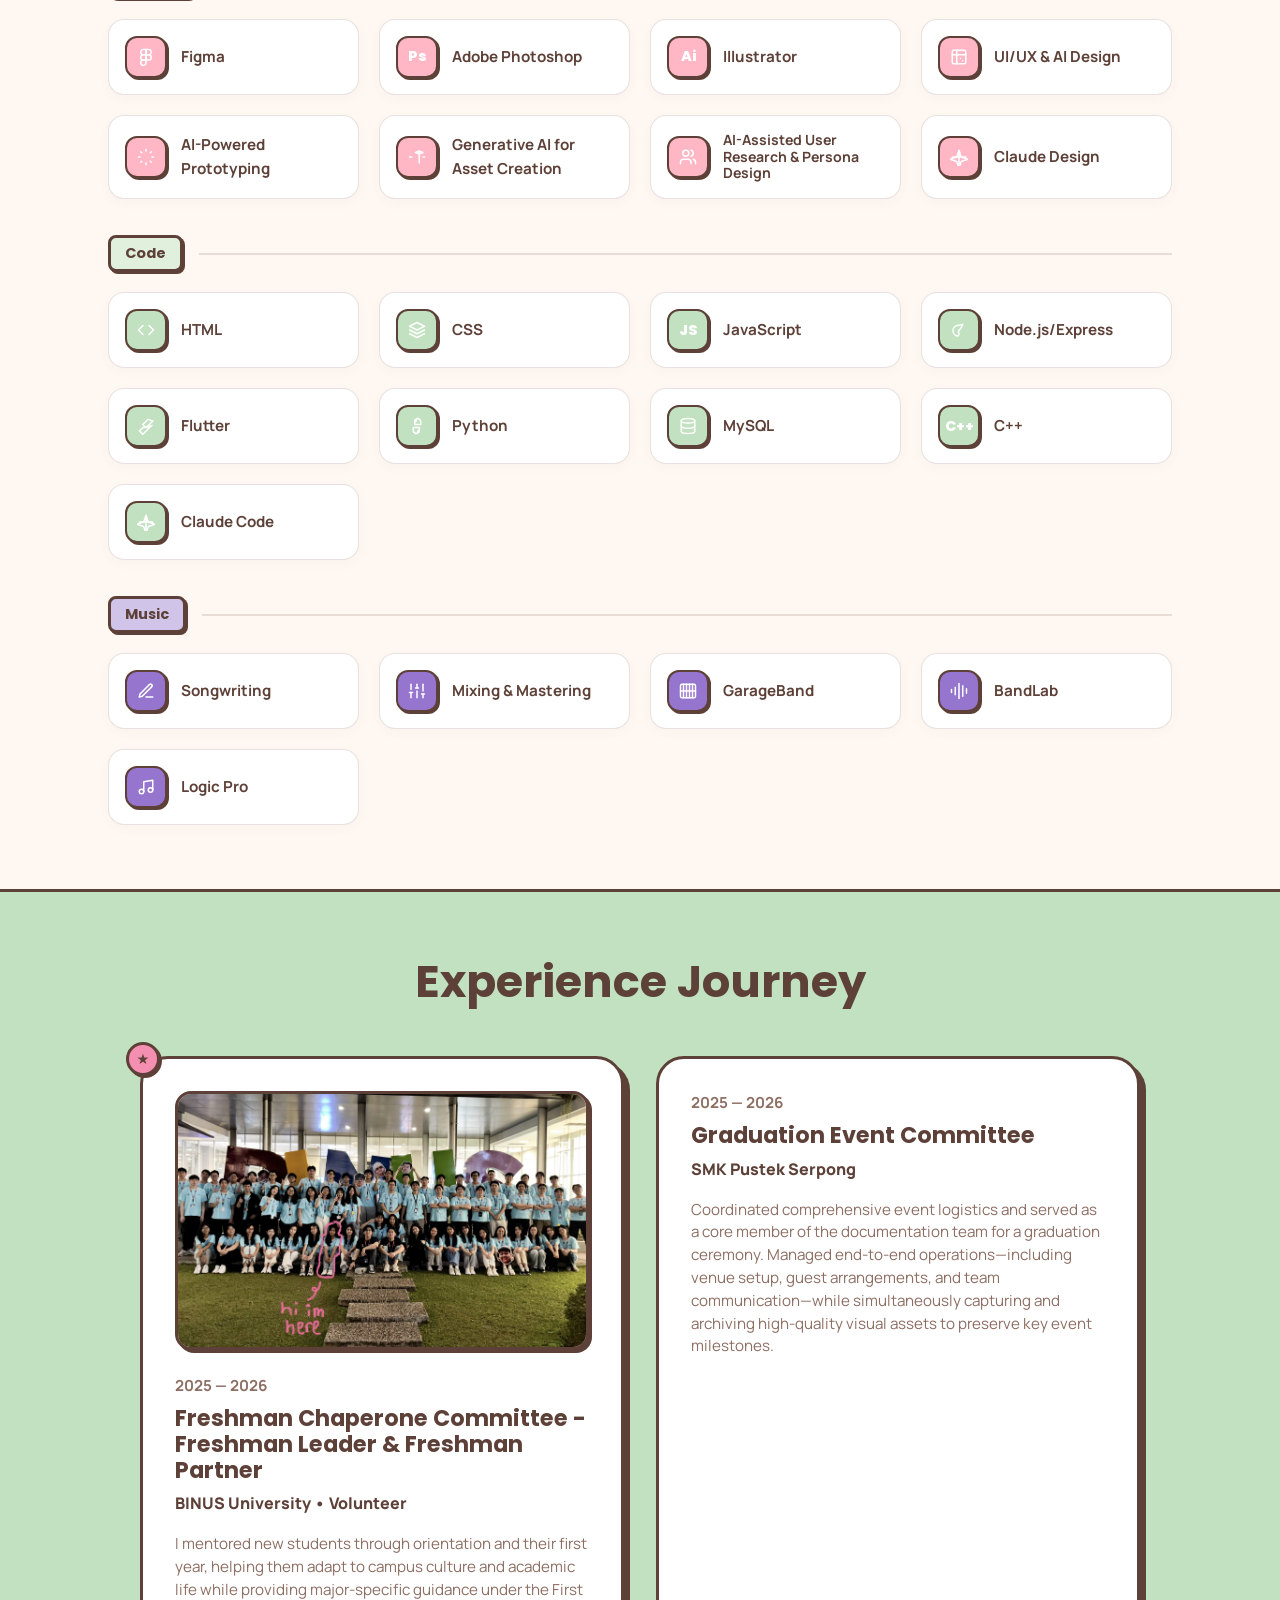
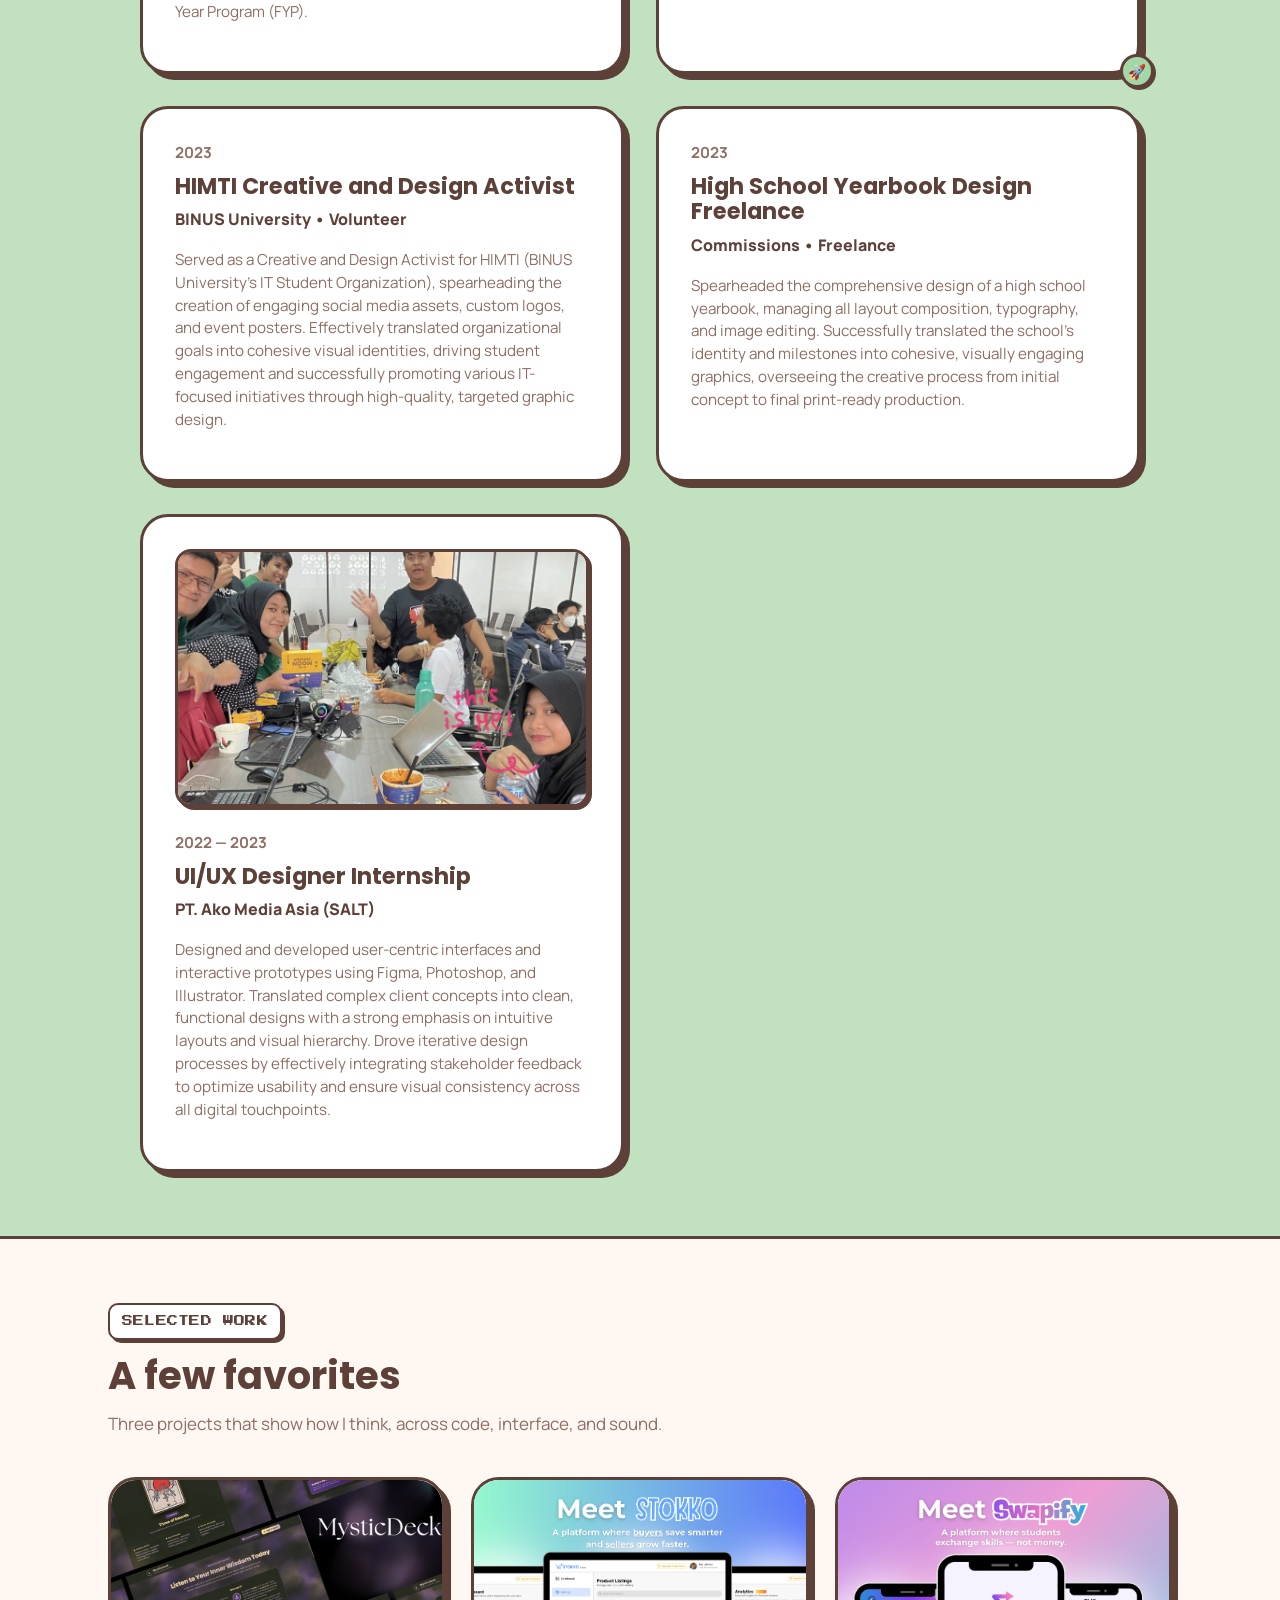
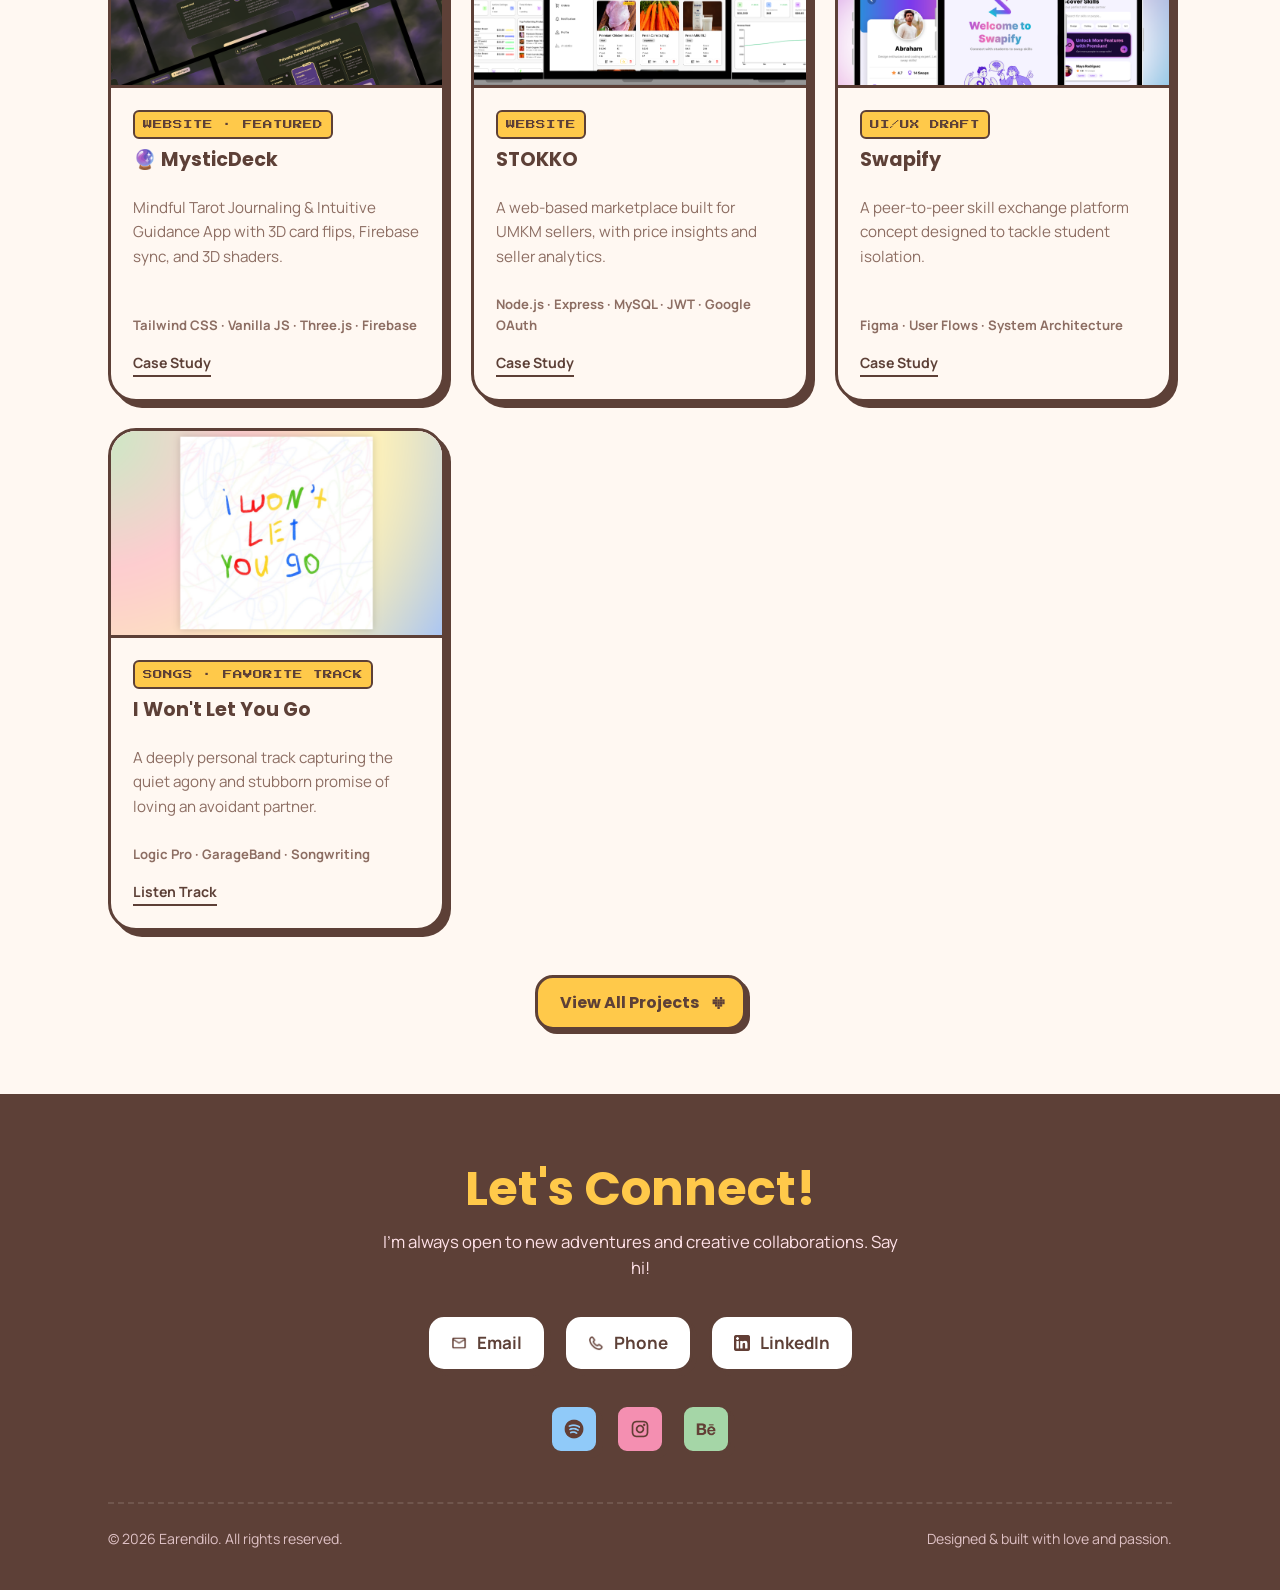
==== commit 67b48525: "Add MysticDeck project, modal overlay, and updated portfolio features" ====
--- a/index.html
+++ b/index.html
@@ -329,6 +329,19 @@
       <div class="project-grid">
         <div class="project-card">
           <div class="project-thumb">
+            <img src="assets/images/mysticdeck.png" alt="MysticDeck" onerror="this.style.display='none';">
+            MysticDeck
+          </div>
+          <div class="project-body">
+            <span class="project-tag">WEBSITE · FEATURED</span>
+            <h3>🔮 MysticDeck</h3>
+            <p>Mindful Tarot Journaling &amp; Intuitive Guidance App with 3D card flips, Firebase sync, and 3D shaders.</p>
+            <div class="project-tools">Tailwind CSS · Vanilla JS · Three.js · Firebase</div>
+            <div class="project-links"><a href="projects.html">Case Study</a></div>
+          </div>
+        </div>
+        <div class="project-card">
+          <div class="project-thumb">
             <img src="assets/images/stokko.png" alt="STOKKO" onerror="this.style.display='none';">
             STOKKO
           </div>
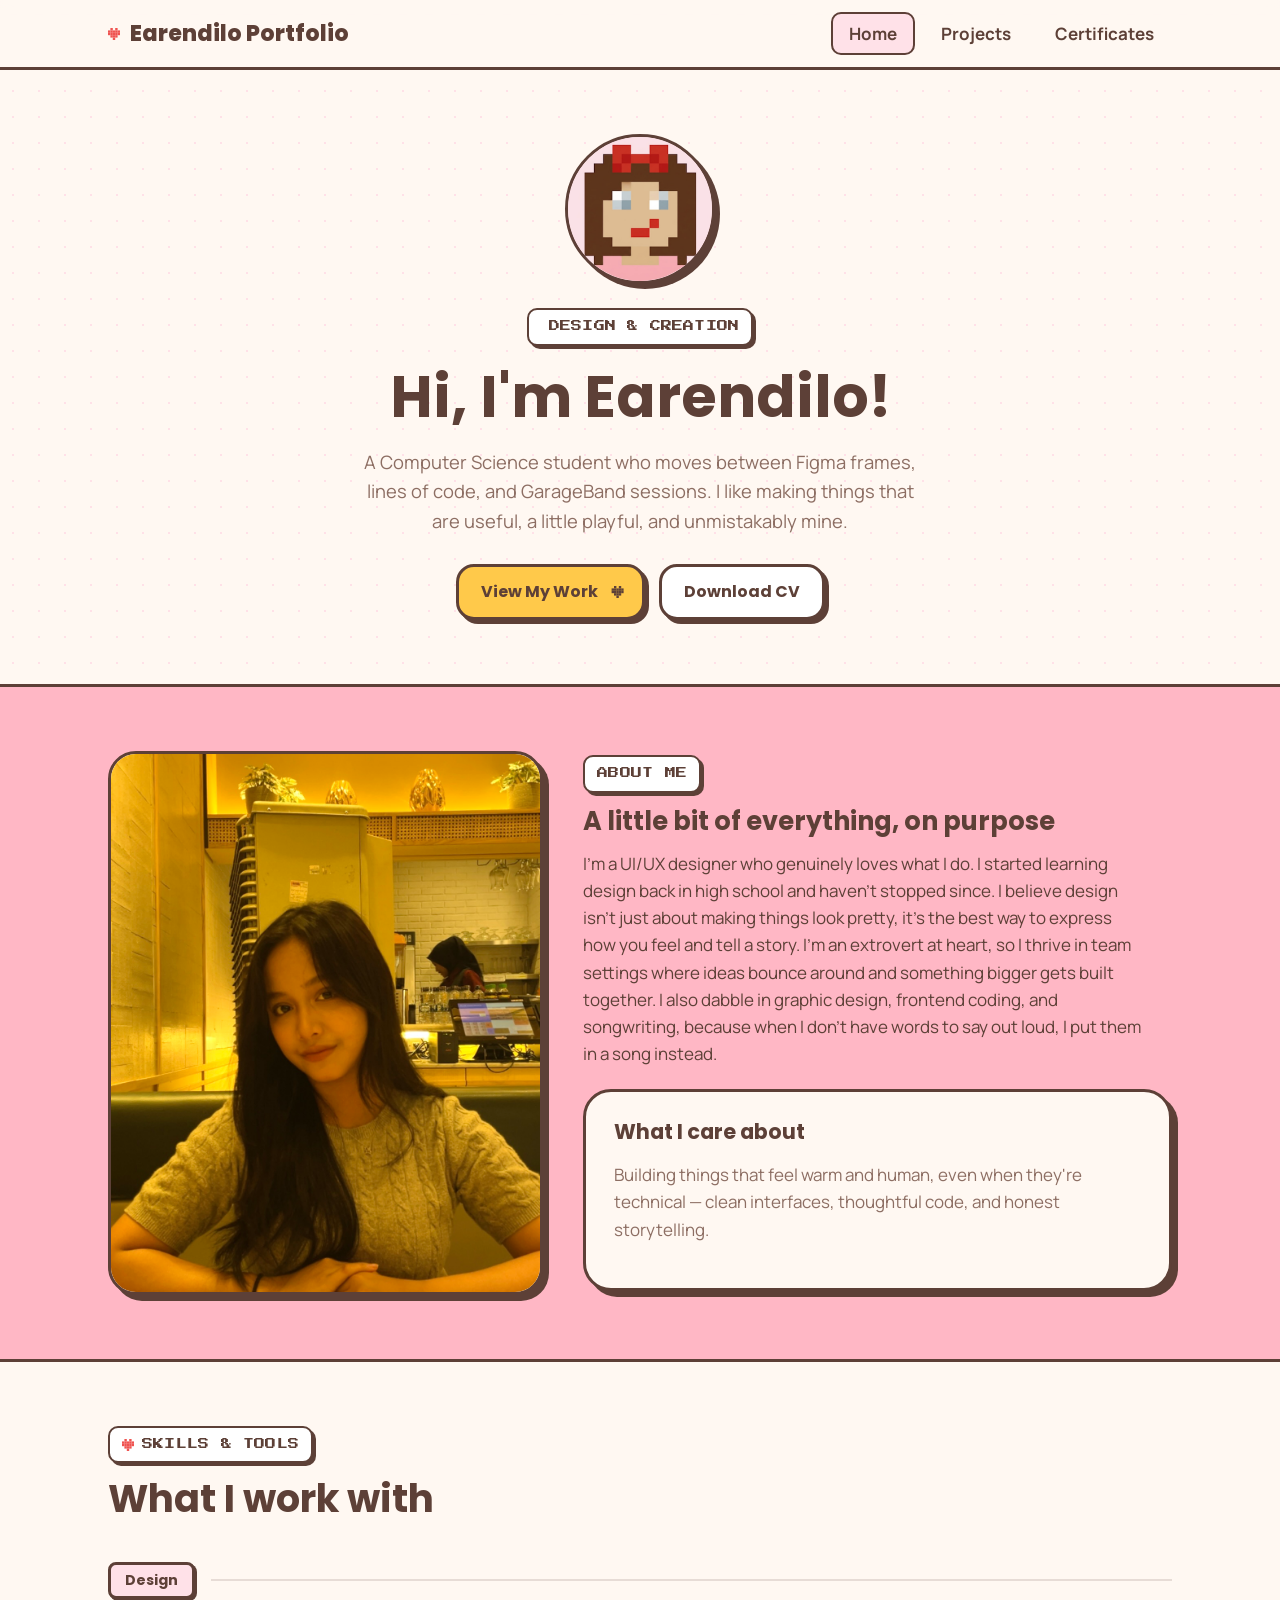
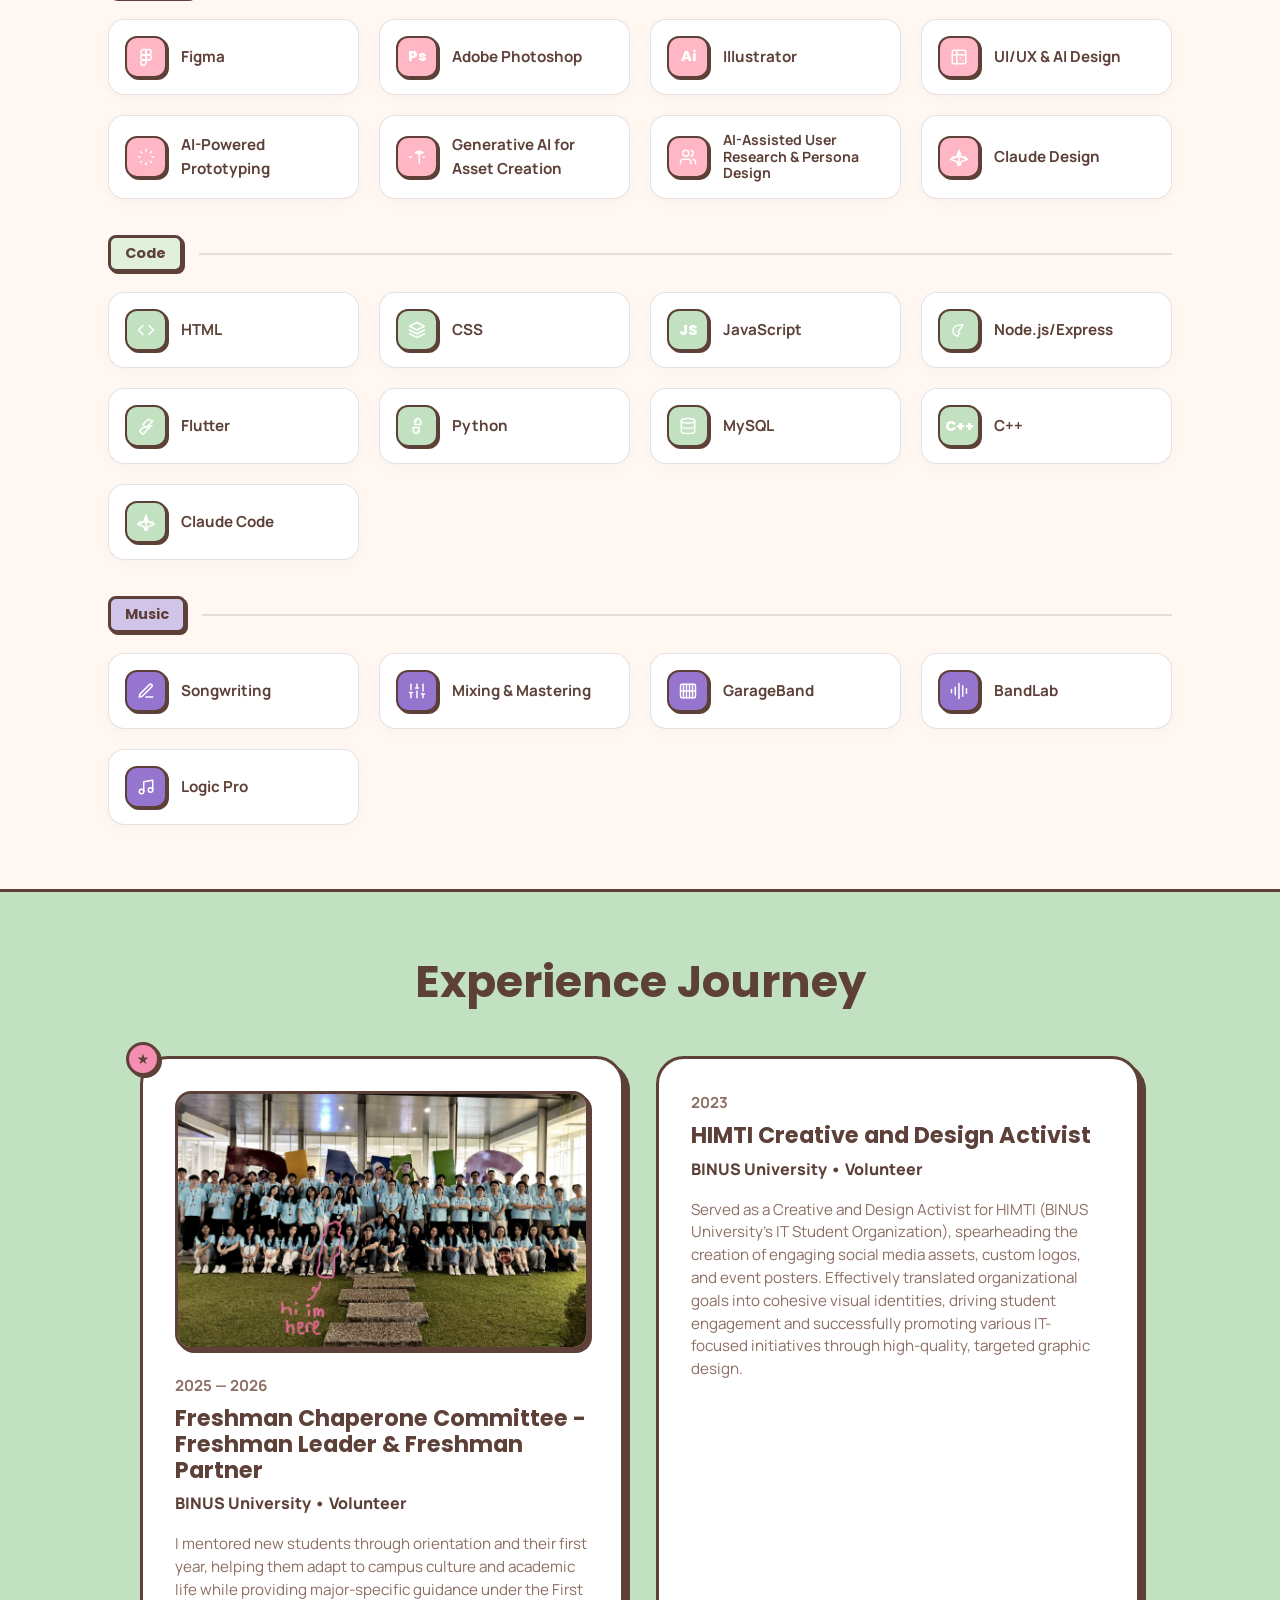
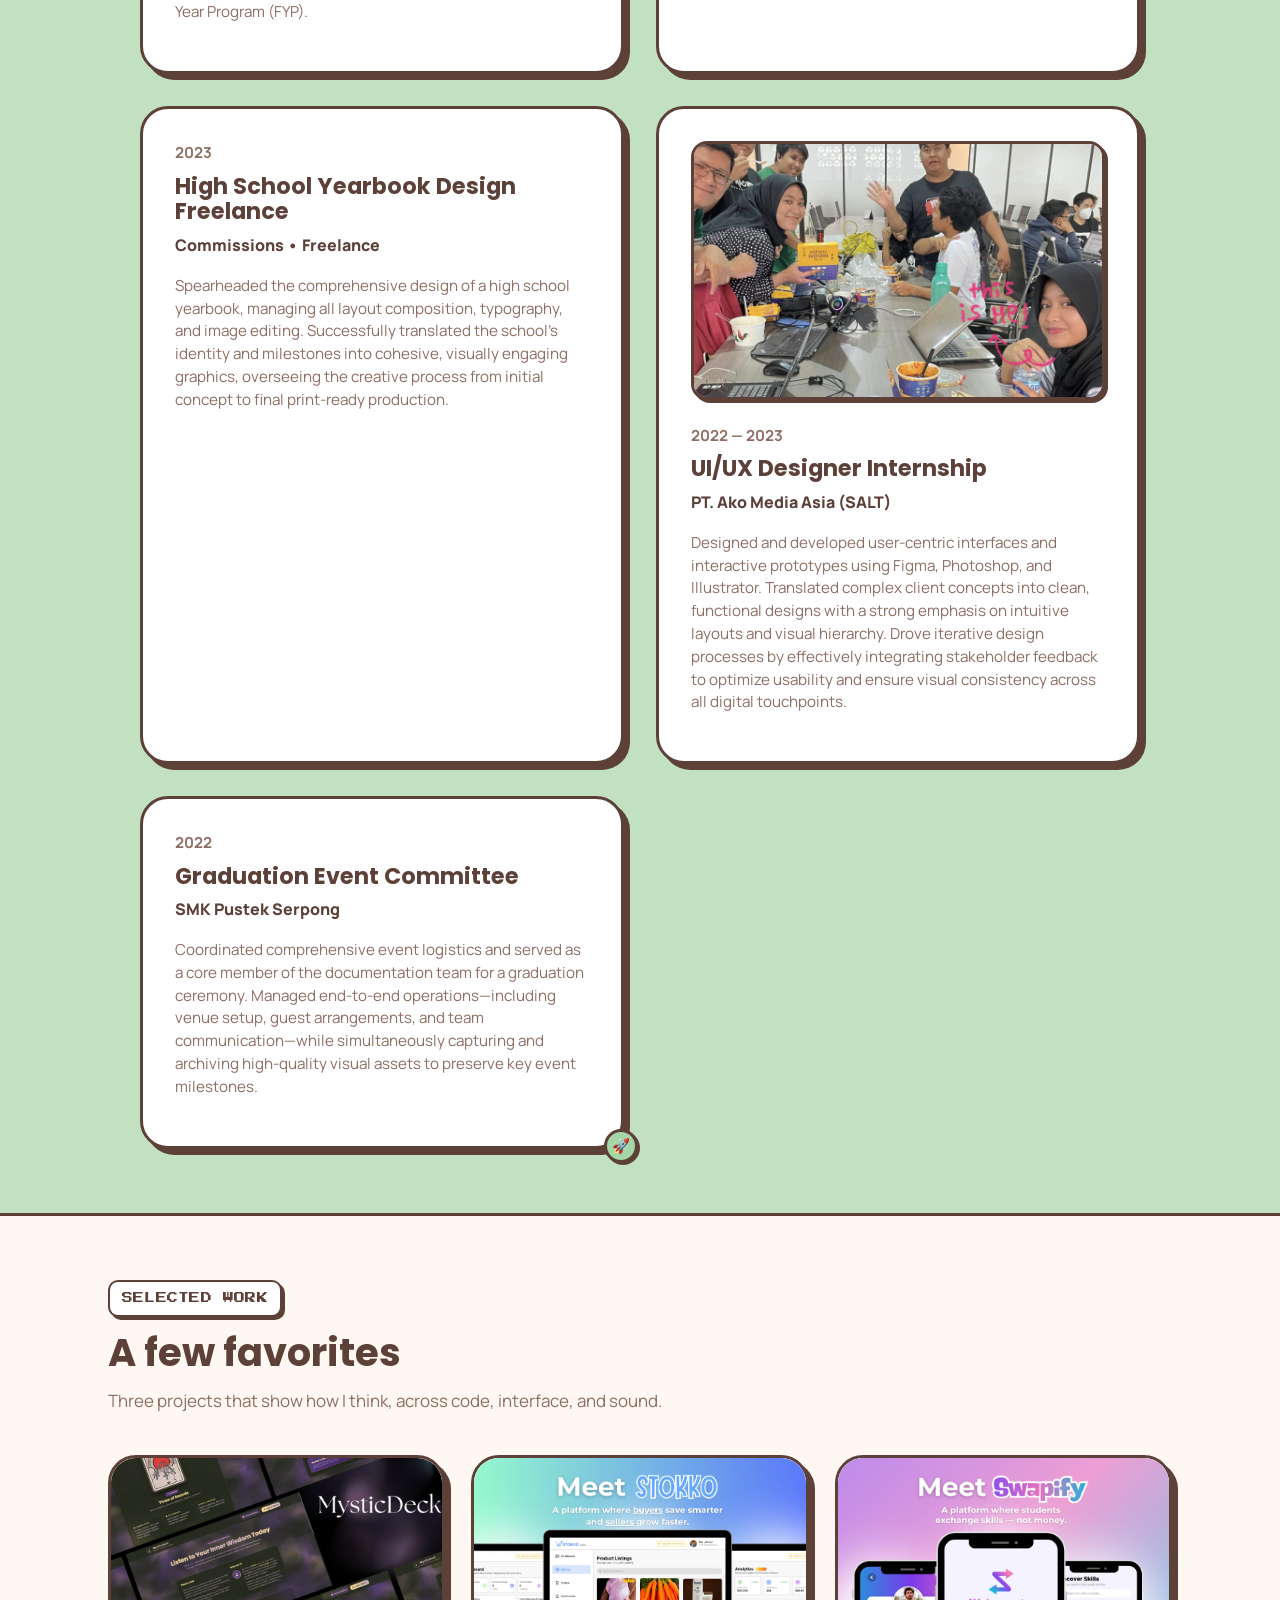
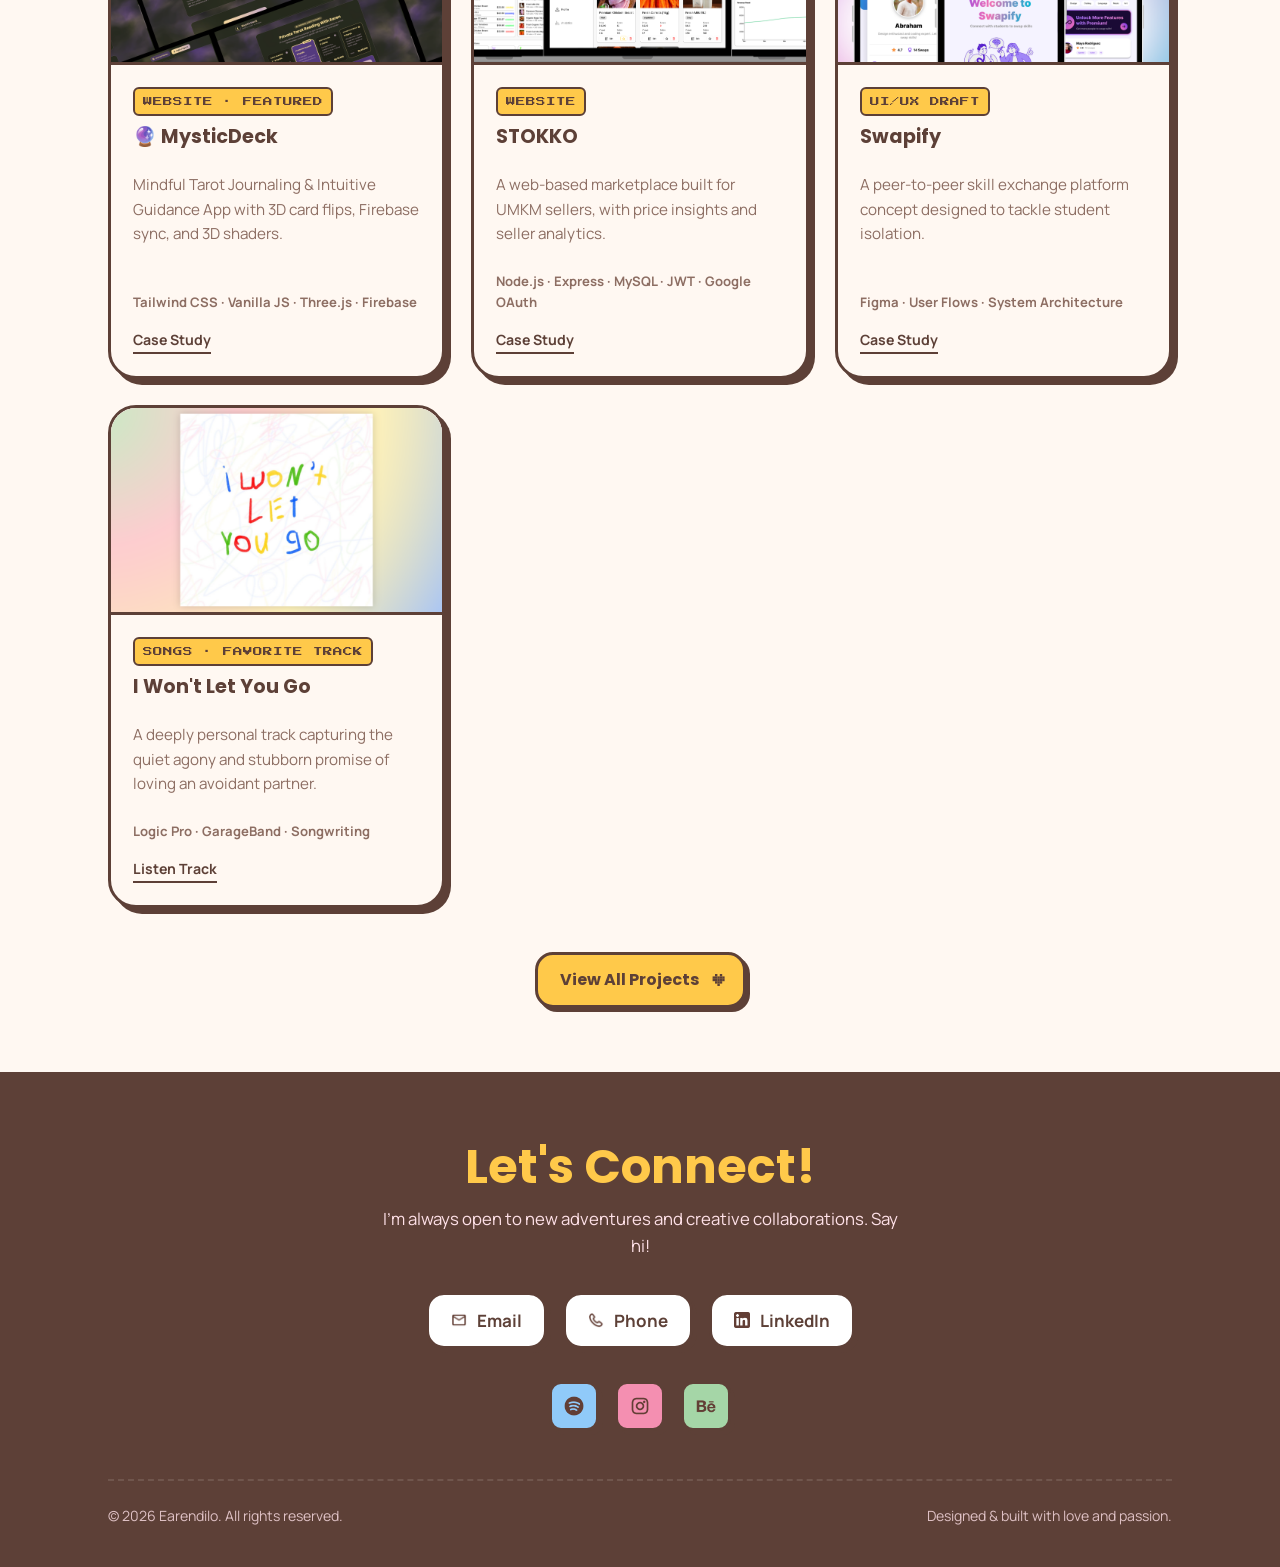
==== commit 6424469c: "Fix Graduation Event Committee year to 2022 and add Certificates page with PDF viewer" ====
--- a/index.html
+++ b/index.html
@@ -18,6 +18,7 @@
     <ul class="nav-links">
       <li><a href="index.html" class="active">Home</a></li>
       <li><a href="projects.html">Projects</a></li>
+      <li><a href="certificates.html">Certificates</a></li>
     </ul>
   </div>
 </nav>
@@ -270,49 +271,49 @@
           <p>I mentored new students through orientation and their first year, helping them adapt to campus culture and academic life while providing major-specific guidance under the First Year Program (FYP).</p>
         </div>
 
-        <!-- Card 2 (2025 — 2026) -->
+        <!-- Card 2 (2023) -->
+        <div class="experience-card">
+          <div class="experience-thumb">
+            <img src="assets/images/exp_himti.png" alt="HIMTI Creative and Design Activist" onerror="this.parentElement.style.display='none';">
+          </div>
+          <span class="experience-date">2023</span>
+          <h3>HIMTI Creative and Design Activist</h3>
+          <span class="experience-company">BINUS University • Volunteer</span>
+          <p>Served as a Creative and Design Activist for HIMTI (BINUS University's IT Student Organization), spearheading the creation of engaging social media assets, custom logos, and event posters. Effectively translated organizational goals into cohesive visual identities, driving student engagement and successfully promoting various IT-focused initiatives through high-quality, targeted graphic design.</p>
+        </div>
+
+        <!-- Card 3 (2023) -->
+        <div class="experience-card">
+          <div class="experience-thumb">
+            <img src="assets/images/exp_yearbook.png" alt="High School Yearbook Design" onerror="this.parentElement.style.display='none';">
+          </div>
+          <span class="experience-date">2023</span>
+          <h3>High School Yearbook Design Freelance</h3>
+          <span class="experience-company">Commissions • Freelance</span>
+          <p>Spearheaded the comprehensive design of a high school yearbook, managing all layout composition, typography, and image editing. Successfully translated the school's identity and milestones into cohesive, visually engaging graphics, overseeing the creative process from initial concept to final print-ready production.</p>
+        </div>
+
+        <!-- Card 4 (2022 — 2023) -->
+        <div class="experience-card">
+          <div class="experience-thumb">
+            <img src="assets/images/exp_salt.png" alt="UI/UX Designer Internship" onerror="this.parentElement.style.display='none';">
+          </div>
+          <span class="experience-date">2022 — 2023</span>
+          <h3>UI/UX Designer Internship</h3>
+          <span class="experience-company">PT. Ako Media Asia (SALT)</span>
+          <p>Designed and developed user-centric interfaces and interactive prototypes using Figma, Photoshop, and Illustrator. Translated complex client concepts into clean, functional designs with a strong emphasis on intuitive layouts and visual hierarchy. Drove iterative design processes by effectively integrating stakeholder feedback to optimize usability and ensure visual consistency across all digital touchpoints.</p>
+        </div>
+
+        <!-- Card 5 (2022) -->
         <div class="experience-card">
           <span class="experience-badge badge-bottom-right badge-green">🚀</span>
           <div class="experience-thumb">
             <img src="assets/images/exp_graduation.png" alt="Graduation Event Committee" onerror="this.parentElement.style.display='none';">
           </div>
-          <span class="experience-date">2025 — 2026</span>
+          <span class="experience-date">2022</span>
           <h3>Graduation Event Committee</h3>
           <span class="experience-company">SMK Pustek Serpong</span>
           <p>Coordinated comprehensive event logistics and served as a core member of the documentation team for a graduation ceremony. Managed end-to-end operations—including venue setup, guest arrangements, and team communication—while simultaneously capturing and archiving high-quality visual assets to preserve key event milestones.</p>
-        </div>
-
-        <!-- Card 3 (2023) -->
-        <div class="experience-card">
-          <div class="experience-thumb">
-            <img src="assets/images/exp_himti.png" alt="HIMTI Creative and Design Activist" onerror="this.parentElement.style.display='none';">
-          </div>
-          <span class="experience-date">2023</span>
-          <h3>HIMTI Creative and Design Activist</h3>
-          <span class="experience-company">BINUS University • Volunteer</span>
-          <p>Served as a Creative and Design Activist for HIMTI (BINUS University's IT Student Organization), spearheading the creation of engaging social media assets, custom logos, and event posters. Effectively translated organizational goals into cohesive visual identities, driving student engagement and successfully promoting various IT-focused initiatives through high-quality, targeted graphic design.</p>
-        </div>
-
-        <!-- Card 4 (2023) -->
-        <div class="experience-card">
-          <div class="experience-thumb">
-            <img src="assets/images/exp_yearbook.png" alt="High School Yearbook Design" onerror="this.parentElement.style.display='none';">
-          </div>
-          <span class="experience-date">2023</span>
-          <h3>High School Yearbook Design Freelance</h3>
-          <span class="experience-company">Commissions • Freelance</span>
-          <p>Spearheaded the comprehensive design of a high school yearbook, managing all layout composition, typography, and image editing. Successfully translated the school's identity and milestones into cohesive, visually engaging graphics, overseeing the creative process from initial concept to final print-ready production.</p>
-        </div>
-
-        <!-- Card 5 (2022 — 2023) -->
-        <div class="experience-card">
-          <div class="experience-thumb">
-            <img src="assets/images/exp_salt.png" alt="UI/UX Designer Internship" onerror="this.parentElement.style.display='none';">
-          </div>
-          <span class="experience-date">2022 — 2023</span>
-          <h3>UI/UX Designer Internship</h3>
-          <span class="experience-company">PT. Ako Media Asia (SALT)</span>
-          <p>Designed and developed user-centric interfaces and interactive prototypes using Figma, Photoshop, and Illustrator. Translated complex client concepts into clean, functional designs with a strong emphasis on intuitive layouts and visual hierarchy. Drove iterative design processes by effectively integrating stakeholder feedback to optimize usability and ensure visual consistency across all digital touchpoints.</p>
         </div>
       </div>
     </div>
--- a/style.css
+++ b/style.css
@@ -598,14 +598,24 @@
 .filter-btn:hover{ transform: translate(-1px,-1px); }
 .filter-btn.active{ background: var(--mustard); }
 
-.full-project-grid{
+.full-project-grid {
   display: grid;
   grid-template-columns: repeat(2, 1fr);
-  gap: 28px;
+  gap: 32px;
   margin-top: 36px;
-}
-.full-project-grid .project-card{ display: grid; grid-template-columns: 1fr; }
-.project-card.hidden{ display: none; }
+  align-items: start;
+}
+.full-project-grid .project-card {
+  display: flex;
+  flex-direction: column;
+  height: 100%;
+}
+.full-project-grid .project-card.song-card {
+  grid-column: 1 / -1;
+}
+.project-card.hidden {
+  display: none !important;
+}
 
 /* ---------- responsive ---------- */
 @media (max-width: 860px){
@@ -1173,3 +1183,43 @@
 .project-card:not(.song-card) {
   cursor: pointer;
 }
+
+/* ---------- certificates styling ---------- */
+.cert-card {
+  cursor: default !important;
+}
+.cert-header-icon {
+  width: 100%;
+  height: 180px;
+  background: var(--pink-soft);
+  border-bottom: var(--border);
+  display: flex;
+  align-items: center;
+  justify-content: center;
+  position: relative;
+}
+.cert-header-icon.g {
+  background: var(--mustard);
+}
+.cert-icon {
+  font-size: 4rem;
+  filter: drop-shadow(3px 3px 0 var(--brown));
+}
+.cert-modal-container {
+  max-width: 900px;
+  height: 85vh;
+}
+.cert-modal-header {
+  padding: 16px 24px;
+  border-bottom: var(--border);
+  display: flex;
+  align-items: center;
+  justify-content: space-between;
+  background: var(--cream);
+}
+.cert-modal-body {
+  flex: 1;
+  width: 100%;
+  height: 100%;
+  background: #f5f5f5;
+}
